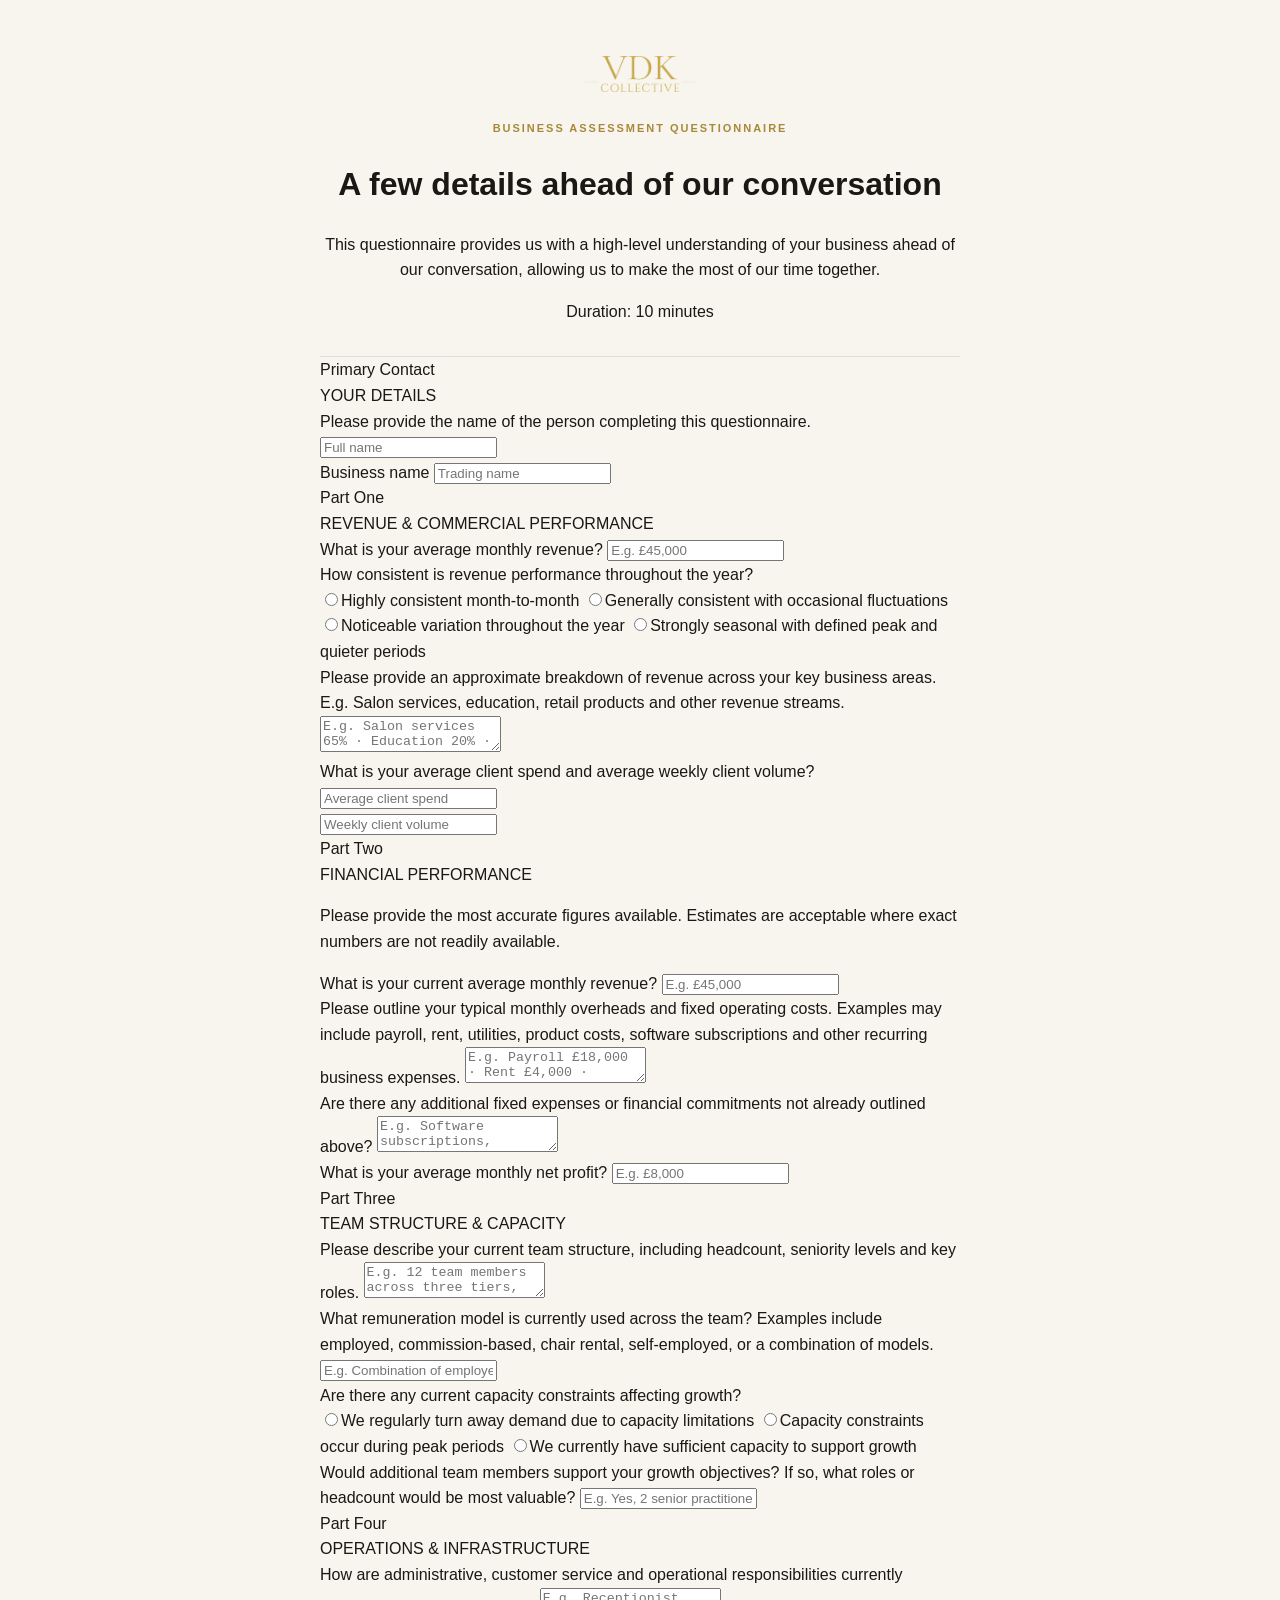
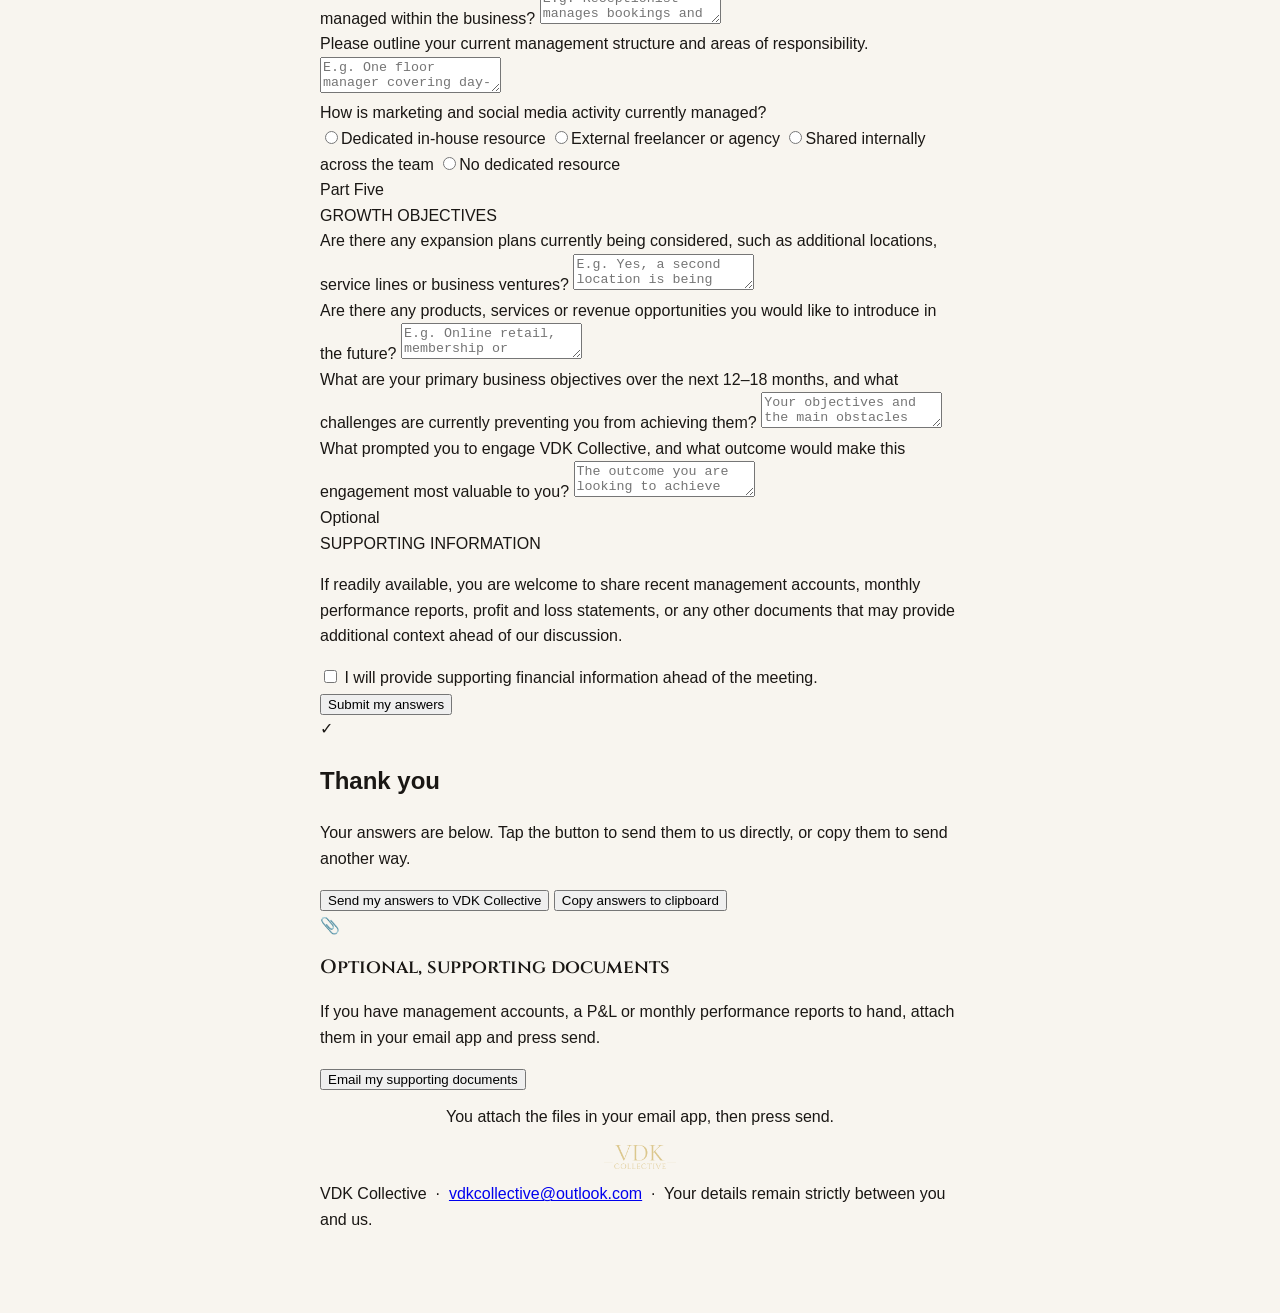
==== questionnaire.html @ 93383503 "Update questionnaire.html" ====
<!DOCTYPE html>
<html lang="en-GB">
<head>
  <meta charset="UTF-8">
  <meta name="viewport" content="width=device-width, initial-scale=1, viewport-fit=cover">
  <title>VDK Collective — Business Assessment Questionnaire</title>
  <meta name="description" content="Complete this Business Assessment Questionnaire ahead of your discovery call with VDK Collective.">
  <link rel="preconnect" href="https://fonts.googleapis.com">
  <link rel="preconnect" href="https://fonts.gstatic.com" crossorigin>
  <link href="https://fonts.googleapis.com/css2?family=Cinzel:wght@400;500;600;700&family=Cormorant+Garamond:ital,wght@0,400;0,500;0,600;1,400;1,500&display=swap" rel="stylesheet">
  <style>
    /* ============================================================
       VDK COLLECTIVE — DISCOVERY QUESTIONNAIRE
       Styled to match the main site design system.
       ============================================================ */

    :root {
      --gold:       #C9A84C;
      --gold-deep:  #A8893A;
      --charcoal:   #1A1714;
      --black:      #0D0D0D;
      --cream:      #F8F5EF;
      --white:      #FFFFFF;
      --grey:       #6B6B68;
      --grey-light: #9B9893;
      --border:     rgba(26, 23, 20, 0.1);
      --radius:     2px;
      --ease:       cubic-bezier(0.16, 1, 0.3, 1);

      --font-display: 'Cinzel', serif;
      --font-body:    'Cormorant Garamond', serif;
      --font-ui:      -apple-system, BlinkMacSystemFont, 'Segoe UI', Roboto, sans-serif;
    }

    * { box-sizing: border-box; }
    html { -webkit-text-size-adjust: 100%; scroll-behavior: smooth; }

    body {
      margin: 0;
      background: var(--cream);
      color: var(--charcoal);
      font-family: var(--font-ui);
      font-size: 16px;
      line-height: 1.6;
      -webkit-font-smoothing: antialiased;
    }

    img { max-width: 100%; display: block; }

    .wrap {
      max-width: 680px;
      margin: 0 auto;
      padding: 0 20px 80px;
    }

    /* ── HEADER ── */
    header {
      padding: 56px 0 32px;
      text-align: center;
      border-bottom: 1px solid var(--border);
      margin-bottom: 0;
    }
    .header-logo {
      height: 36px;
      width: auto;
      margin: 0 auto 28px;
    }
    .header-eyebrow {
      font-family: var(--font-ui);
      font-size: 11px;
      letter-spacing: 0.18em;
      text-transform: uppercase;
      color: var(--gold-deep);
      font-weight: 600;
      margin: 0 0 14px;
    }
    h1 {
      h1 {
  font-family: var(--font-body);
  text-transform: uppercase;
      font-weight: 600;
      color: var(--charcoal);
      font-size: 1.6rem;
      line-height: 1.2;
      margin: 0 0 14px;
      letter-spacing: 0.02em;
    }
    .header-intro {
      font-family: var(--font-body);
      font-style: italic;
      color: var(--grey);
      font-size: 1.1rem;
      max-width: 42ch;
      margin: 0 auto 20px;
      line-height: 1.55;
    }
    .time-pill {
      display: inline-block;
      font-family: var(--font-ui);
      font-size: 12px;
      letter-spacing: 0.06em;
      color: var(--grey-light);
      border: 1px solid var(--border);
      background: var(--white);
      padding: 7px 16px;
    }

    /* ── SECTION CARDS ── */
    .q-section {
      background: var(--white);
      border: 1px solid var(--border);
      padding: 28px 24px 16px;
      margin-top: 16px;
    }
    .section-eyebrow {
      font-family: var(--font-ui);
      font-size: 11px;
      letter-spacing: 0.18em;
      text-transform: uppercase;
      color: var(--gold-deep);
      font-weight: 600;
      margin: 0 0 6px;
    }
    .section-title {
      font-family: var(--font-body);
      font-weight: 600;
      color: var(--charcoal);
      font-size: 1.15rem;
      margin: 0 0 4px;
      letter-spacing: 0.01em;
    }
    .section-note {
      font-family: var(--font-ui);
      font-weight: 400;
      color: var(--grey-light);
      font-size: 12px;
      letter-spacing: 0.01em;
      margin: 0 0 18px;
    }
    .rule {
      height: 1px;
      background: var(--border);
      margin: 18px 0 0;
    }

    /* ── FIELDS ── */
    .field { margin: 22px 0 6px; }

    label.q {
      display: block;
      font-family: var(--font-ui);
      font-weight: 600;
      font-size: 14px;
      color: var(--charcoal);
      margin-bottom: 8px;
      letter-spacing: 0.01em;
    }
    .hint {
      display: block;
      font-family: var(--font-ui);
      font-weight: 400;
      color: var(--grey-light);
      font-size: 12px;
      margin-top: 3px;
      letter-spacing: 0.01em;
    }

    input[type=text],
    input[type=email],
    textarea {
      width: 100%;
      font-family: var(--font-ui);
      font-size: 15px;
      color: var(--charcoal);
      background: var(--white);
      border: 1px solid var(--border);
      border-radius: var(--radius);
      padding: 13px 14px;
      min-height: 48px;
      transition: border-color 0.2s var(--ease);
      -webkit-appearance: none;
    }
    textarea {
      min-height: 88px;
      resize: vertical;
      line-height: 1.55;
    }
    input:focus, textarea:focus {
      outline: none;
      border-color: var(--gold);
    }

    .two {
      display: grid;
      grid-template-columns: 1fr 1fr;
      gap: 12px;
    }

    /* ── CHOICE INPUTS (radio / checkbox) ── */
    .choices { display: flex; flex-direction: column; gap: 8px; }

    .choice {
      display: flex;
      align-items: center;
      gap: 12px;
      border: 1px solid var(--border);
      padding: 13px 14px;
      cursor: pointer;
      background: var(--white);
      transition: border-color 0.15s var(--ease), background 0.15s var(--ease);
    }
    .choice:hover { border-color: var(--gold); }
    .choice input {
      width: 18px;
      height: 18px;
      accent-color: var(--gold-deep);
      flex: none;
      cursor: pointer;
    }
    .choice span {
      font-family: var(--font-ui);
      font-size: 14px;
      color: var(--charcoal);
    }
    .choice.sel {
      border-color: var(--gold-deep);
      background: #FDFBF6;
    }

    /* ── SUBMIT ── */
    .send { margin-top: 28px; }

    .btn-primary {
      width: 100%;
      font-family: var(--font-ui);
      cursor: pointer;
      border: none;
      background: var(--gold);
      color: var(--black);
      font-size: 14px;
      font-weight: 600;
      letter-spacing: 0.04em;
      padding: 17px 28px;
      border-radius: var(--radius);
      transition: background 0.2s var(--ease), transform 0.2s var(--ease);
    }
    .btn-primary:hover {
      background: var(--gold-deep);
      transform: translateY(-1px);
    }
    .btn-secondary {
      width: 100%;
      font-family: var(--font-ui);
      cursor: pointer;
      background: var(--white);
      color: var(--charcoal);
      font-size: 14px;
      font-weight: 600;
      padding: 15px 28px;
      border-radius: var(--radius);
      border: 1px solid var(--border);
      margin-top: 10px;
      transition: border-color 0.2s var(--ease);
    }
    .btn-secondary:hover { border-color: var(--gold); }

    /* ── SUCCESS STATE ── */
    #done { display: none; }

    .done-card {
      background: var(--white);
      border: 1px solid var(--border);
      padding: 36px 28px;
      margin-top: 28px;
      text-align: center;
    }
    .done-mark {
      display: inline-flex;
      align-items: center;
      justify-content: center;
      width: 48px;
      height: 48px;
      border-radius: 50%;
      border: 1px solid var(--gold);
      color: var(--gold);
      font-size: 20px;
      margin: 0 auto 18px;
    }
    .done-card h2 {
      font-family: var(--font-display);
      font-weight: 600;
      color: var(--charcoal);
      font-size: 1.4rem;
      margin: 0 0 8px;
      letter-spacing: 0.02em;
    }
    .done-card p {
      font-family: var(--font-body);
      font-style: italic;
      color: var(--grey);
      font-size: 1.05rem;
      margin: 0 0 22px;
    }

    pre#summary {
      text-align: left;
      white-space: pre-wrap;
      word-wrap: break-word;
      background: var(--cream);
      border: 1px solid var(--border);
      border-radius: var(--radius);
      padding: 16px;
      font-family: var(--font-ui);
      font-size: 13px;
      color: var(--charcoal);
      max-height: 280px;
      overflow: auto;
      margin-bottom: 20px;
      line-height: 1.6;
    }
    .copied-msg {
      color: var(--gold-deep);
      font-family: var(--font-ui);
      font-weight: 600;
      font-size: 13px;
      height: 20px;
      margin-top: 10px;
    }

    .doc-step {
      display: none;
      border-top: 1px solid var(--border);
      margin-top: 28px;
      padding-top: 28px;
    }

    /* ── FOOTER ── */
    footer {
      text-align: center;
      font-family: var(--font-ui);
      color: var(--grey-light);
      font-size: 12px;
      letter-spacing: 0.04em;
      margin-top: 40px;
      padding-top: 24px;
      border-top: 1px solid var(--border);
    }
    footer a { color: var(--gold-deep); text-decoration: none; }

    /* ── ANIMATIONS ── */
    @media (prefers-reduced-motion: no-preference) {
      .q-section {
        animation: rise 0.5s var(--ease) both;
      }
      @keyframes rise {
        from { opacity: 0; transform: translateY(10px); }
        to   { opacity: 1; transform: none; }
      }
    }

    /* ── MOBILE ── */
    @media (max-width: 480px) {
      h1 { font-size: 1.35rem; }
      .q-section { padding: 22px 18px 12px; }
      .two { grid-template-columns: 1fr; }
    }
  </style>
</head>
<body>

<div class="wrap">

  <header>
    <img src="[data-uri]" alt="VDK Collective" class="header-logo">
    <p class="header-eyebrow">Business Assessment
      Questionnaire</p>
    <h1>A few details ahead
      of our conversation</h1>
    <p class="header-intro">This questionnaire provides us with a high-level understanding of your business ahead of our conversation, allowing us to make the most of our time together.</p>
    <span class="time-pill">Duration: 10 minutes</span>
  </header>

  <form id="form" autocomplete="off">

    <!-- PRIMARY CONTACT -->
    <div class="q-section">
      <div class="section-eyebrow">Primary Contact</div>
      <div class="section-title">YOUR DETAILS</div>
      <div class="field">
        <label class="q" for="name">Please provide the name of the person completing this questionnaire.</label>
        <input type="text" id="name" placeholder="Full name">
      </div>
      <div class="field">
        <label class="q" for="biz">Business name</label>
        <input type="text" id="biz" placeholder="Trading name">
      </div>
    </div>

    <!-- PART ONE: REVENUE & COMMERCIAL PERFORMANCE -->
    <div class="q-section">
      <div class="section-eyebrow">Part One</div>
      <div class="section-title">REVENUE &amp; COMMERCIAL PERFORMANCE</div>

      <div class="field">
        <label class="q" for="q1">What is your average monthly revenue?</label>
        <input type="text" id="q1" placeholder="E.g. &pound;45,000">
      </div>

      <div class="field">
        <label class="q">How consistent is revenue performance throughout the year?</label>
        <div class="choices" data-radio="q2">
          <label class="choice"><input type="radio" name="q2" value="Highly consistent month-to-month"><span>Highly consistent month-to-month</span></label>
          <label class="choice"><input type="radio" name="q2" value="Generally consistent with occasional fluctuations"><span>Generally consistent with occasional fluctuations</span></label>
          <label class="choice"><input type="radio" name="q2" value="Noticeable variation throughout the year"><span>Noticeable variation throughout the year</span></label>
          <label class="choice"><input type="radio" name="q2" value="Strongly seasonal with defined peak and quieter periods"><span>Strongly seasonal with defined peak and quieter periods</span></label>
        </div>
      </div>

      <div class="field">
        <label class="q" for="q3">Please provide an approximate breakdown of revenue across your key business areas.
          <span class="hint">E.g. Salon services, education, retail products and other revenue streams.</span></label>
        <textarea id="q3" placeholder="E.g. Salon services 65% &middot; Education 20% &middot; Retail products 15%"></textarea>
      </div>

      <div class="field">
        <label class="q">What is your average client spend and average weekly client volume?</label>
        <div class="two">
          <div><input type="text" id="q4a" placeholder="Average client spend"></div>
          <div><input type="text" id="q4b" placeholder="Weekly client volume"></div>
        </div>
      </div>
    </div>

    <!-- PART TWO: FINANCIAL PERFORMANCE -->
    <div class="q-section">
      <div class="section-eyebrow">Part Two</div>
      <div class="section-title">FINANCIAL PERFORMANCE</div>
      <p class="section-note">Please provide the most accurate figures available. Estimates are acceptable where exact numbers are not readily available.</p>

      <div class="field">
        <label class="q" for="q5rev">What is your current average monthly revenue?</label>
        <input type="text" id="q5rev" placeholder="E.g. &pound;45,000">
      </div>

      <div class="field">
        <label class="q" for="q5over">Please outline your typical monthly overheads and fixed operating costs.
          <span class="hint">Examples may include payroll, rent, utilities, product costs, software subscriptions and other recurring business expenses.</span></label>
        <textarea id="q5over" placeholder="E.g. Payroll &pound;18,000 &middot; Rent &pound;4,000 &middot; Utilities &pound;900 &middot; Product costs &pound;2,500"></textarea>
      </div>

      <div class="field">
        <label class="q" for="q5other">Are there any additional fixed expenses or financial commitments not already outlined above?</label>
        <textarea id="q5other" placeholder="E.g. Software subscriptions, insurance, loan repayments, marketing spend"></textarea>
      </div>

      <div class="field">
        <label class="q" for="q5profit">What is your average monthly net profit?</label>
        <input type="text" id="q5profit" placeholder="E.g. &pound;8,000">
      </div>
    </div>

    <!-- PART THREE: TEAM STRUCTURE & CAPACITY -->
    <div class="q-section">
      <div class="section-eyebrow">Part Three</div>
      <div class="section-title">TEAM STRUCTURE &amp; CAPACITY</div>

      <div class="field">
        <label class="q" for="q6">Please describe your current team structure, including headcount, seniority levels and key roles.</label>
        <textarea id="q6" placeholder="E.g. 12 team members across three tiers, plus 2 trainees and a receptionist"></textarea>
      </div>

      <div class="field">
        <label class="q" for="q7">What remuneration model is currently used across the team?
          <span class="hint">Examples include employed, commission-based, chair rental, self-employed, or a combination of models.</span></label>
        <input type="text" id="q7" placeholder="E.g. Combination of employed and commission-based">
      </div>

      <div class="field">
        <label class="q">Are there any current capacity constraints affecting growth?</label>
        <div class="choices" data-radio="q8">
          <label class="choice"><input type="radio" name="q8" value="We regularly turn away demand due to capacity limitations"><span>We regularly turn away demand due to capacity limitations</span></label>
          <label class="choice"><input type="radio" name="q8" value="Capacity constraints occur during peak periods"><span>Capacity constraints occur during peak periods</span></label>
          <label class="choice"><input type="radio" name="q8" value="We currently have sufficient capacity to support growth"><span>We currently have sufficient capacity to support growth</span></label>
        </div>
      </div>

      <div class="field">
        <label class="q" for="q9">Would additional team members support your growth objectives? If so, what roles or headcount would be most valuable?</label>
        <input type="text" id="q9" placeholder="E.g. Yes, 2 senior practitioners and an additional administrator">
      </div>
    </div>

    <!-- PART FOUR: OPERATIONS & INFRASTRUCTURE -->
    <div class="q-section">
      <div class="section-eyebrow">Part Four</div>
      <div class="section-title">OPERATIONS &amp; INFRASTRUCTURE</div>

      <div class="field">
        <label class="q" for="q10">How are administrative, customer service and operational responsibilities currently managed within the business?</label>
        <textarea id="q10" placeholder="E.g. Receptionist manages bookings and enquiries. Owner handles payroll, supplier orders and financial reporting."></textarea>
      </div>

      <div class="field">
        <label class="q" for="q11">Please outline your current management structure and areas of responsibility.</label>
        <textarea id="q11" placeholder="E.g. One floor manager covering day-to-day team management. No dedicated oversight of finance or operations."></textarea>
      </div>

      <div class="field">
        <label class="q">How is marketing and social media activity currently managed?</label>
        <div class="choices" data-radio="q12">
          <label class="choice"><input type="radio" name="q12" value="Dedicated in-house resource"><span>Dedicated in-house resource</span></label>
          <label class="choice"><input type="radio" name="q12" value="External freelancer or agency"><span>External freelancer or agency</span></label>
          <label class="choice"><input type="radio" name="q12" value="Shared internally across the team"><span>Shared internally across the team</span></label>
          <label class="choice"><input type="radio" name="q12" value="No dedicated resource"><span>No dedicated resource</span></label>
        </div>
      </div>
    </div>

    <!-- PART FIVE: GROWTH OBJECTIVES -->
    <div class="q-section">
      <div class="section-eyebrow">Part Five</div>
      <div class="section-title">GROWTH OBJECTIVES</div>

      <div class="field">
        <label class="q" for="q13">Are there any expansion plans currently being considered, such as additional locations, service lines or business ventures?</label>
        <textarea id="q13" placeholder="E.g. Yes, a second location is being considered within the next 12 to 18 months, subject to the right infrastructure being in place."></textarea>
      </div>

      <div class="field">
        <label class="q" for="q14">Are there any products, services or revenue opportunities you would like to introduce in the future?</label>
        <textarea id="q14" placeholder="E.g. Online retail, membership or subscription model, training and education programmes"></textarea>
      </div>

      <div class="field">
        <label class="q" for="q15">What are your primary business objectives over the next 12&ndash;18 months, and what challenges are currently preventing you from achieving them?</label>
        <textarea id="q15" placeholder="Your objectives and the main obstacles"></textarea>
      </div>

      <div class="field">
        <label class="q" for="q16">What prompted you to engage VDK Collective, and what outcome would make this engagement most valuable to you?</label>
        <textarea id="q16" placeholder="The outcome you are looking to achieve"></textarea>
      </div>
    </div>

    <!-- OPTIONAL: SUPPORTING INFORMATION -->
    <div class="q-section">
      <div class="section-eyebrow">Optional</div>
      <div class="section-title">SUPPORTING INFORMATION</div>
      <p class="section-note">If readily available, you are welcome to share recent management accounts, monthly
        performance reports, profit and loss statements, or any other documents that may provide additional
        context ahead of our discussion.</p>
      <div class="choices" data-check="docs">
        <label class="choice">
          <input type="checkbox" name="docs" value="I will provide supporting financial information ahead of the meeting.">
          <span>I will provide supporting financial information ahead of the meeting.</span>
        </label>
      </div>
    </div>

    <div class="send">
      <button type="button" class="btn-primary" id="finish">Submit my answers</button>
    </div>

  </form>

  <!-- SUCCESS STATE -->
  <div id="done">
    <div class="done-card">
      <div class="done-mark">&#10003;</div>
      <h2 id="thanks">Thank you</h2>
      <p>Your answers are below. Tap the button to send them to us directly, or copy them to send another way.</p>
      <pre id="summary"></pre>
      <button type="button" class="btn-primary" id="email">Send my answers to VDK Collective</button>
      <button type="button" class="btn-secondary" id="copy">Copy answers to clipboard</button>
      <div class="copied-msg" id="copied"></div>

      <div class="doc-step" id="docstep">
        <div class="done-mark" style="margin-bottom:14px;">&#128206;</div>
        <h2 style="font-family:var(--font-display);font-weight:600;font-size:1.2rem;margin:0 0 8px;">Optional, supporting documents</h2>
        <p>If you have management accounts, a P&amp;L or monthly performance reports to hand, attach them in your email app and press send.</p>
        <button type="button" class="btn-primary" id="emaildocs">Email my supporting documents</button>
        <p class="hint" style="margin-top:12px;text-align:center;">You attach the files in your email app, then press send.</p>
      </div>
    </div>
  </div>

  <footer>
    <img src="[data-uri]" alt="VDK Collective" style="height:24px;width:auto;margin:0 auto 12px;opacity:0.6;">
    VDK Collective &nbsp;&middot;&nbsp; <a href="mailto:vdkcollective@outlook.com">vdkcollective@outlook.com</a>
    &nbsp;&middot;&nbsp; Your details remain strictly between you and us.
  </footer>

</div>

<script>
  var VDK_EMAIL = "vdkcollective@outlook.com";

  /* ── Choice highlight ─────────────────────────────────── */
  document.querySelectorAll('.choice input').forEach(function (inp) {
    inp.addEventListener('change', function () {
      if (inp.type === 'radio') {
        inp.closest('.choices').querySelectorAll('.choice').forEach(function (c) {
          c.classList.remove('sel');
        });
      }
      inp.closest('.choice').classList.toggle('sel', inp.checked);
    });
  });

  /* ── Helpers ──────────────────────────────────────────── */
  function val(id)    { var e = document.getElementById(id); return e ? e.value.trim() : ''; }
  function radio(nm)  { var e = document.querySelector('input[name="' + nm + '"]:checked'); return e ? e.value : ''; }
  function checks(nm) { return Array.from(document.querySelectorAll('input[name="' + nm + '"]:checked')).map(function (e) { return e.value; }); }

  /* ── Build summary ────────────────────────────────────── */
  function buildSummary() {
    var name = val('name') || '(not provided)';
    var biz  = val('biz')  || '(not provided)';
    var docs = checks('docs');
    var L    = [];

    L.push('VDK COLLECTIVE — BUSINESS ASSESSMENT QUESTIONNAIRE');
    L.push('Name: '     + name);
    L.push('Business: ' + biz);
    L.push('Submitted: ' + new Date().toLocaleDateString('en-GB', { day: 'numeric', month: 'long', year: 'numeric' }));
    L.push('');

    L.push('REVENUE & COMMERCIAL PERFORMANCE');
    L.push('Average monthly revenue: '        + (val('q1')   || '—'));
    L.push('Revenue consistency: '            + (radio('q2') || '—'));
    L.push('Revenue breakdown by area: '      + (val('q3')   || '—'));
    L.push('Average client spend: '           + (val('q4a')  || '—') + '  |  Weekly client volume: ' + (val('q4b') || '—'));
    L.push('');

    L.push('FINANCIAL PERFORMANCE');
    L.push('Average monthly revenue: '        + (val('q5rev')    || '—'));
    L.push('Monthly overheads & fixed costs: '+ (val('q5over')   || '—'));
    L.push('Additional fixed expenses: '      + (val('q5other')  || '—'));
    L.push('Average monthly net profit: '     + (val('q5profit') || '—'));
    L.push('');

    L.push('TEAM STRUCTURE & CAPACITY');
    L.push('Team structure: '          + (val('q6')   || '—'));
    L.push('Remuneration model: '      + (val('q7')   || '—'));
    L.push('Capacity constraints: '    + (radio('q8') || '—'));
    L.push('Additional team members: ' + (val('q9')   || '—'));
    L.push('');

    L.push('OPERATIONS & INFRASTRUCTURE');
    L.push('Administrative & operational management: ' + (val('q10')    || '—'));
    L.push('Management structure: '                   + (val('q11')    || '—'));
    L.push('Marketing & social media management: '    + (radio('q12')  || '—'));
    L.push('');

    L.push('GROWTH OBJECTIVES');
    L.push('Expansion plans: '                      + (val('q13') || '—'));
    L.push('Future products or revenue streams: '   + (val('q14') || '—'));
    L.push('12–18 month objectives & challenges: ' + (val('q15') || '—'));
    L.push('Reason for engaging VDK / desired outcome: ' + (val('q16') || '—'));
    L.push('');

    L.push('OPTIONAL SUPPORTING INFORMATION');
    if (docs.length) { docs.forEach(function (d) { L.push('[x] ' + d); }); }
    else { L.push('No supporting documents to follow.'); }

    return L.join('\n');
  }

  /* ── Submit ───────────────────────────────────────────── */
  var summaryText = '';

  document.getElementById('finish').addEventListener('click', function () {
    summaryText = buildSummary();
    var biz     = val('biz') || 'Assessment';
    var subject = encodeURIComponent('Business Assessment Questionnaire — ' + biz);
    var body    = encodeURIComponent(summaryText);
    window.location.href = 'mailto:' + VDK_EMAIL + '?subject=' + subject + '&body=' + body;
  });

  /* ── Email ────────────────────────────────────────────── */
  document.getElementById('email').addEventListener('click', function () {
    var biz     = val('biz') || 'Assessment';
    var subject = encodeURIComponent('Business Assessment Questionnaire — ' + biz);
    var body    = encodeURIComponent(summaryText);
    var step    = document.getElementById('docstep');
    step.style.display = checks('docs').length ? 'block' : 'none';
    window.location.href = 'mailto:' + VDK_EMAIL + '?subject=' + subject + '&body=' + body;
    if (checks('docs').length) {
      setTimeout(function () { step.scrollIntoView({ behavior: 'smooth', block: 'start' }); }, 500);
    }
  });

  /* ── Copy ─────────────────────────────────────────────── */
  document.getElementById('copy').addEventListener('click', function () {
    var ok = document.getElementById('copied');
    function done() { ok.textContent = 'Copied. Paste it into an email or message to VDK Collective.'; }
    if (navigator.clipboard && navigator.clipboard.writeText) {
      navigator.clipboard.writeText(summaryText).then(done, fallback);
    } else { fallback(); }
    function fallback() {
      var t = document.createElement('textarea');
      t.value = summaryText;
      document.body.appendChild(t);
      t.select();
      try { document.execCommand('copy'); done(); } catch (e) { ok.textContent = 'Press and hold the text above to copy.'; }
      document.body.removeChild(t);
    }
  });

  /* ── Email docs ───────────────────────────────────────── */
  document.getElementById('emaildocs').addEventListener('click', function () {
    var biz     = val('biz') || 'Assessment';
    var subject = encodeURIComponent('Supporting documents — ' + biz);
    var body    = encodeURIComponent('Hi,\n\nPlease find my supporting financial documents attached.\n\nThank you.');
    window.location.href = 'mailto:' + VDK_EMAIL + '?subject=' + subject + '&body=' + body;
  });
</script>

</body>
</html>
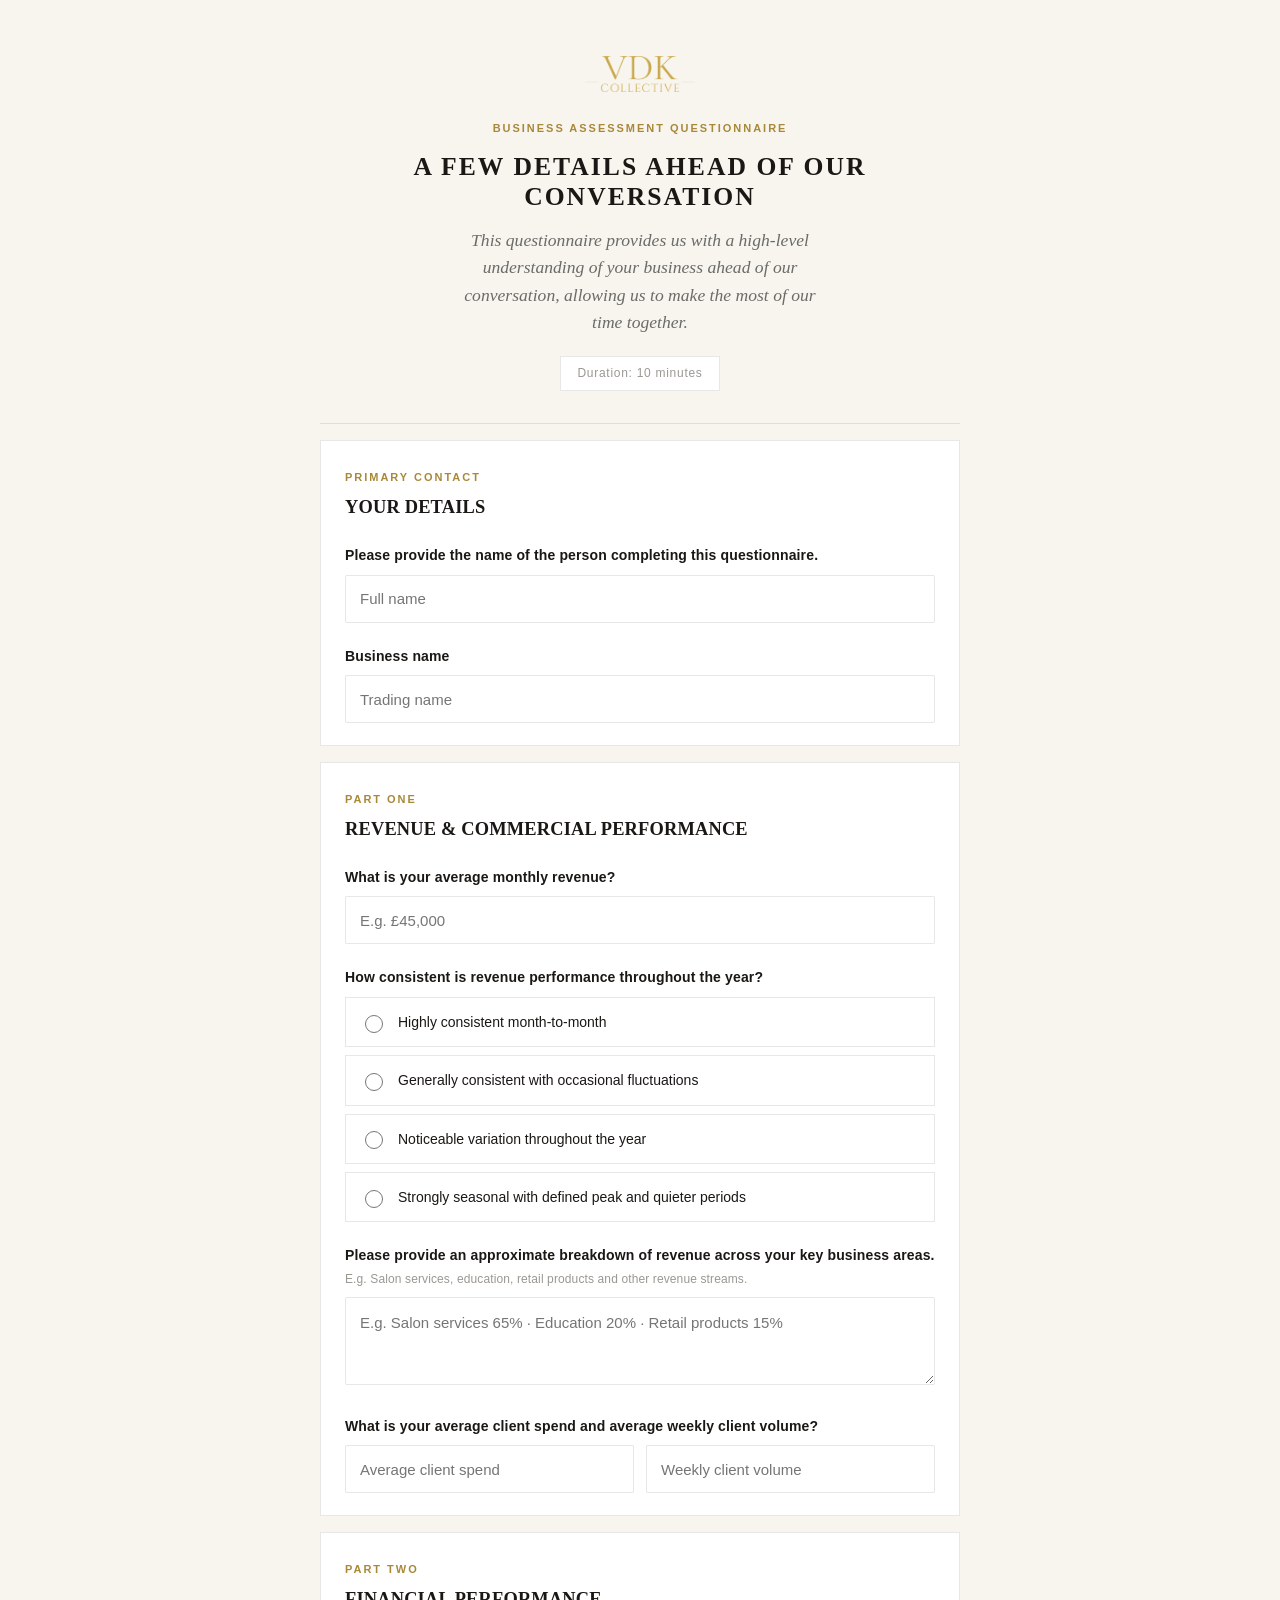
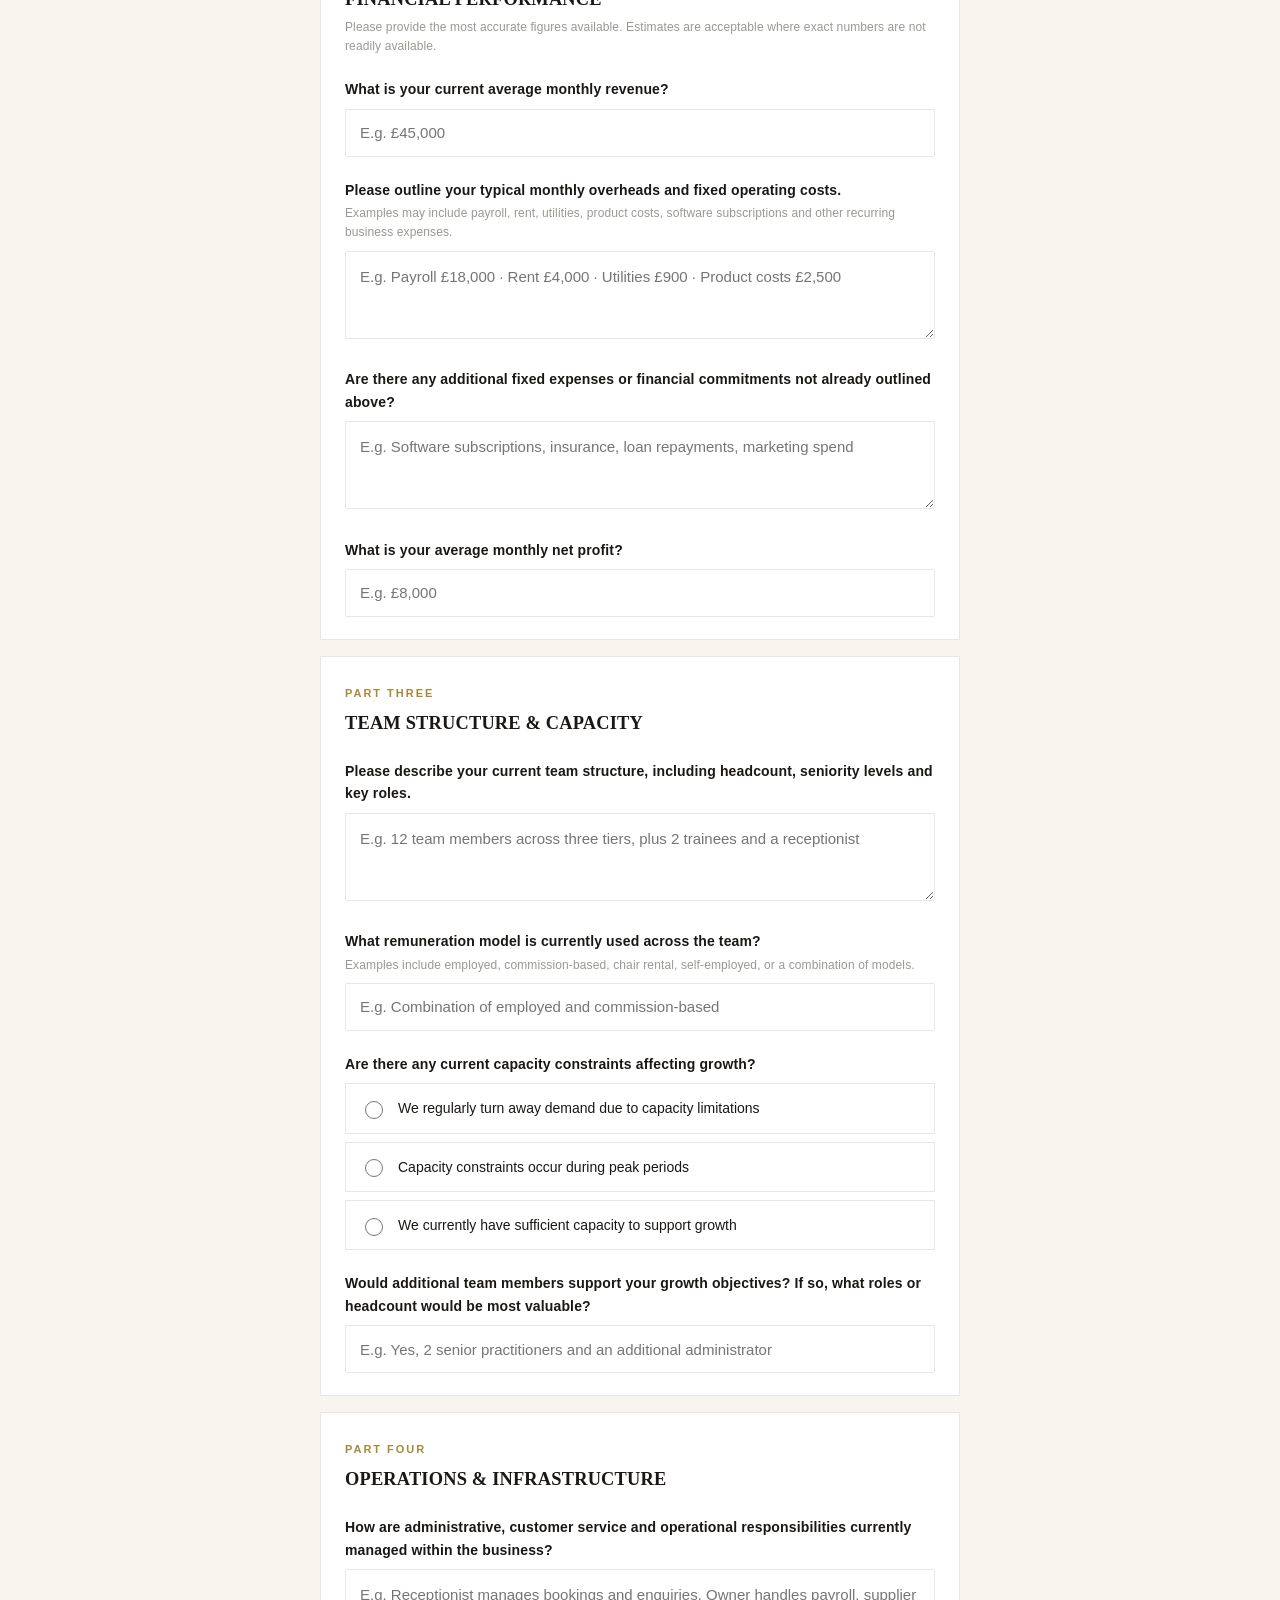
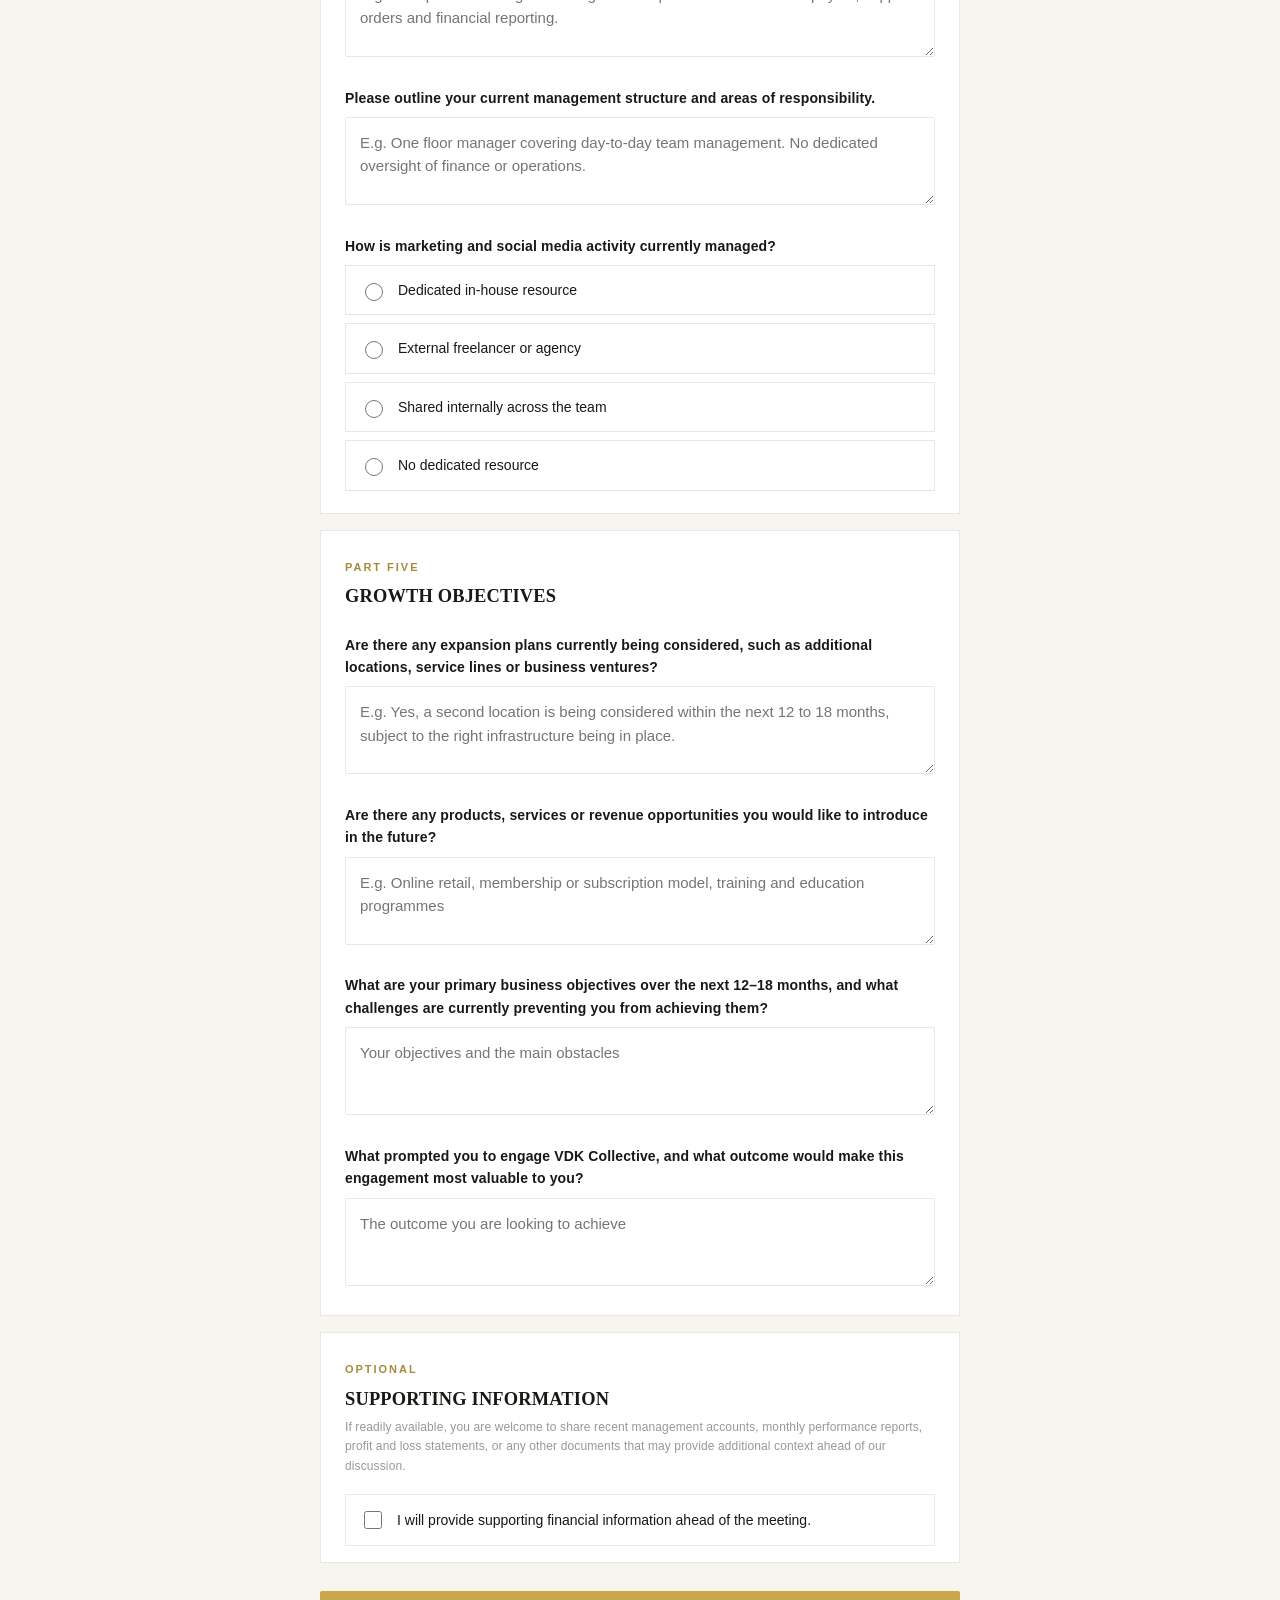
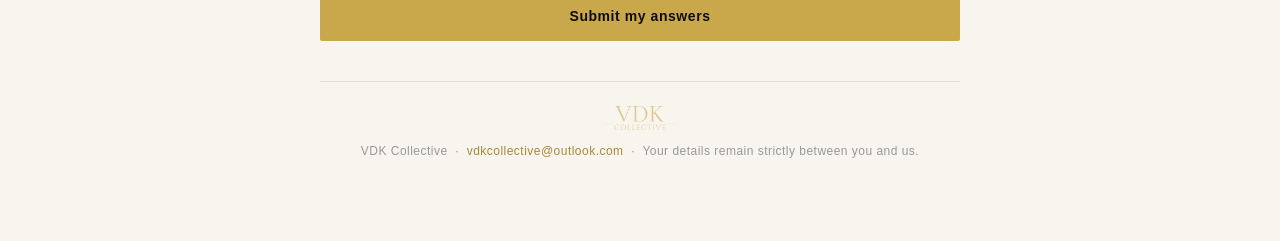
==== commit 311a092b: "Update print statement from 'Hello' to 'Goodbye'" ====
--- a/questionnaire.html
+++ b/questionnaire.html
@@ -74,17 +74,16 @@
       font-weight: 600;
       margin: 0 0 14px;
     }
-    h1 {
-      h1 {
-  font-family: var(--font-body);
+h1 {
+  font-family: 'Cormorant Garamond', serif;
   text-transform: uppercase;
-      font-weight: 600;
-      color: var(--charcoal);
-      font-size: 1.6rem;
-      line-height: 1.2;
-      margin: 0 0 14px;
-      letter-spacing: 0.02em;
-    }
+  font-weight: 600;
+  color: var(--charcoal);
+  font-size: 1.6rem;
+  line-height: 1.2;
+  margin: 0 0 14px;
+  letter-spacing: 0.08em;
+}
     .header-intro {
       font-family: var(--font-body);
       font-style: italic;
@@ -564,25 +563,6 @@
   </form>
 
   <!-- SUCCESS STATE -->
-  <div id="done">
-    <div class="done-card">
-      <div class="done-mark">&#10003;</div>
-      <h2 id="thanks">Thank you</h2>
-      <p>Your answers are below. Tap the button to send them to us directly, or copy them to send another way.</p>
-      <pre id="summary"></pre>
-      <button type="button" class="btn-primary" id="email">Send my answers to VDK Collective</button>
-      <button type="button" class="btn-secondary" id="copy">Copy answers to clipboard</button>
-      <div class="copied-msg" id="copied"></div>
-
-      <div class="doc-step" id="docstep">
-        <div class="done-mark" style="margin-bottom:14px;">&#128206;</div>
-        <h2 style="font-family:var(--font-display);font-weight:600;font-size:1.2rem;margin:0 0 8px;">Optional, supporting documents</h2>
-        <p>If you have management accounts, a P&amp;L or monthly performance reports to hand, attach them in your email app and press send.</p>
-        <button type="button" class="btn-primary" id="emaildocs">Email my supporting documents</button>
-        <p class="hint" style="margin-top:12px;text-align:center;">You attach the files in your email app, then press send.</p>
-      </div>
-    </div>
-  </div>
 
   <footer>
     <img src="[data-uri]" alt="VDK Collective" style="height:24px;width:auto;margin:0 auto 12px;opacity:0.6;">
@@ -667,48 +647,7 @@
   }
 
   /* ── Submit ───────────────────────────────────────────── */
-  var summaryText = '';
-
-  document.getElementById('finish').addEventListener('click', function () {
-    summaryText = buildSummary();
-    var biz     = val('biz') || 'Assessment';
-    var subject = encodeURIComponent('Business Assessment Questionnaire — ' + biz);
-    var body    = encodeURIComponent(summaryText);
-    window.location.href = 'mailto:' + VDK_EMAIL + '?subject=' + subject + '&body=' + body;
-  });
-
-  /* ── Email ────────────────────────────────────────────── */
-  document.getElementById('email').addEventListener('click', function () {
-    var biz     = val('biz') || 'Assessment';
-    var subject = encodeURIComponent('Business Assessment Questionnaire — ' + biz);
-    var body    = encodeURIComponent(summaryText);
-    var step    = document.getElementById('docstep');
-    step.style.display = checks('docs').length ? 'block' : 'none';
-    window.location.href = 'mailto:' + VDK_EMAIL + '?subject=' + subject + '&body=' + body;
-    if (checks('docs').length) {
-      setTimeout(function () { step.scrollIntoView({ behavior: 'smooth', block: 'start' }); }, 500);
-    }
-  });
-
-  /* ── Copy ─────────────────────────────────────────────── */
-  document.getElementById('copy').addEventListener('click', function () {
-    var ok = document.getElementById('copied');
-    function done() { ok.textContent = 'Copied. Paste it into an email or message to VDK Collective.'; }
-    if (navigator.clipboard && navigator.clipboard.writeText) {
-      navigator.clipboard.writeText(summaryText).then(done, fallback);
-    } else { fallback(); }
-    function fallback() {
-      var t = document.createElement('textarea');
-      t.value = summaryText;
-      document.body.appendChild(t);
-      t.select();
-      try { document.execCommand('copy'); done(); } catch (e) { ok.textContent = 'Press and hold the text above to copy.'; }
-      document.body.removeChild(t);
-    }
-  });
-
-  /* ── Email docs ───────────────────────────────────────── */
-  document.getElementById('emaildocs').addEventListener('click', function () {
+   {
     var biz     = val('biz') || 'Assessment';
     var subject = encodeURIComponent('Supporting documents — ' + biz);
     var body    = encodeURIComponent('Hi,\n\nPlease find my supporting financial documents attached.\n\nThank you.');
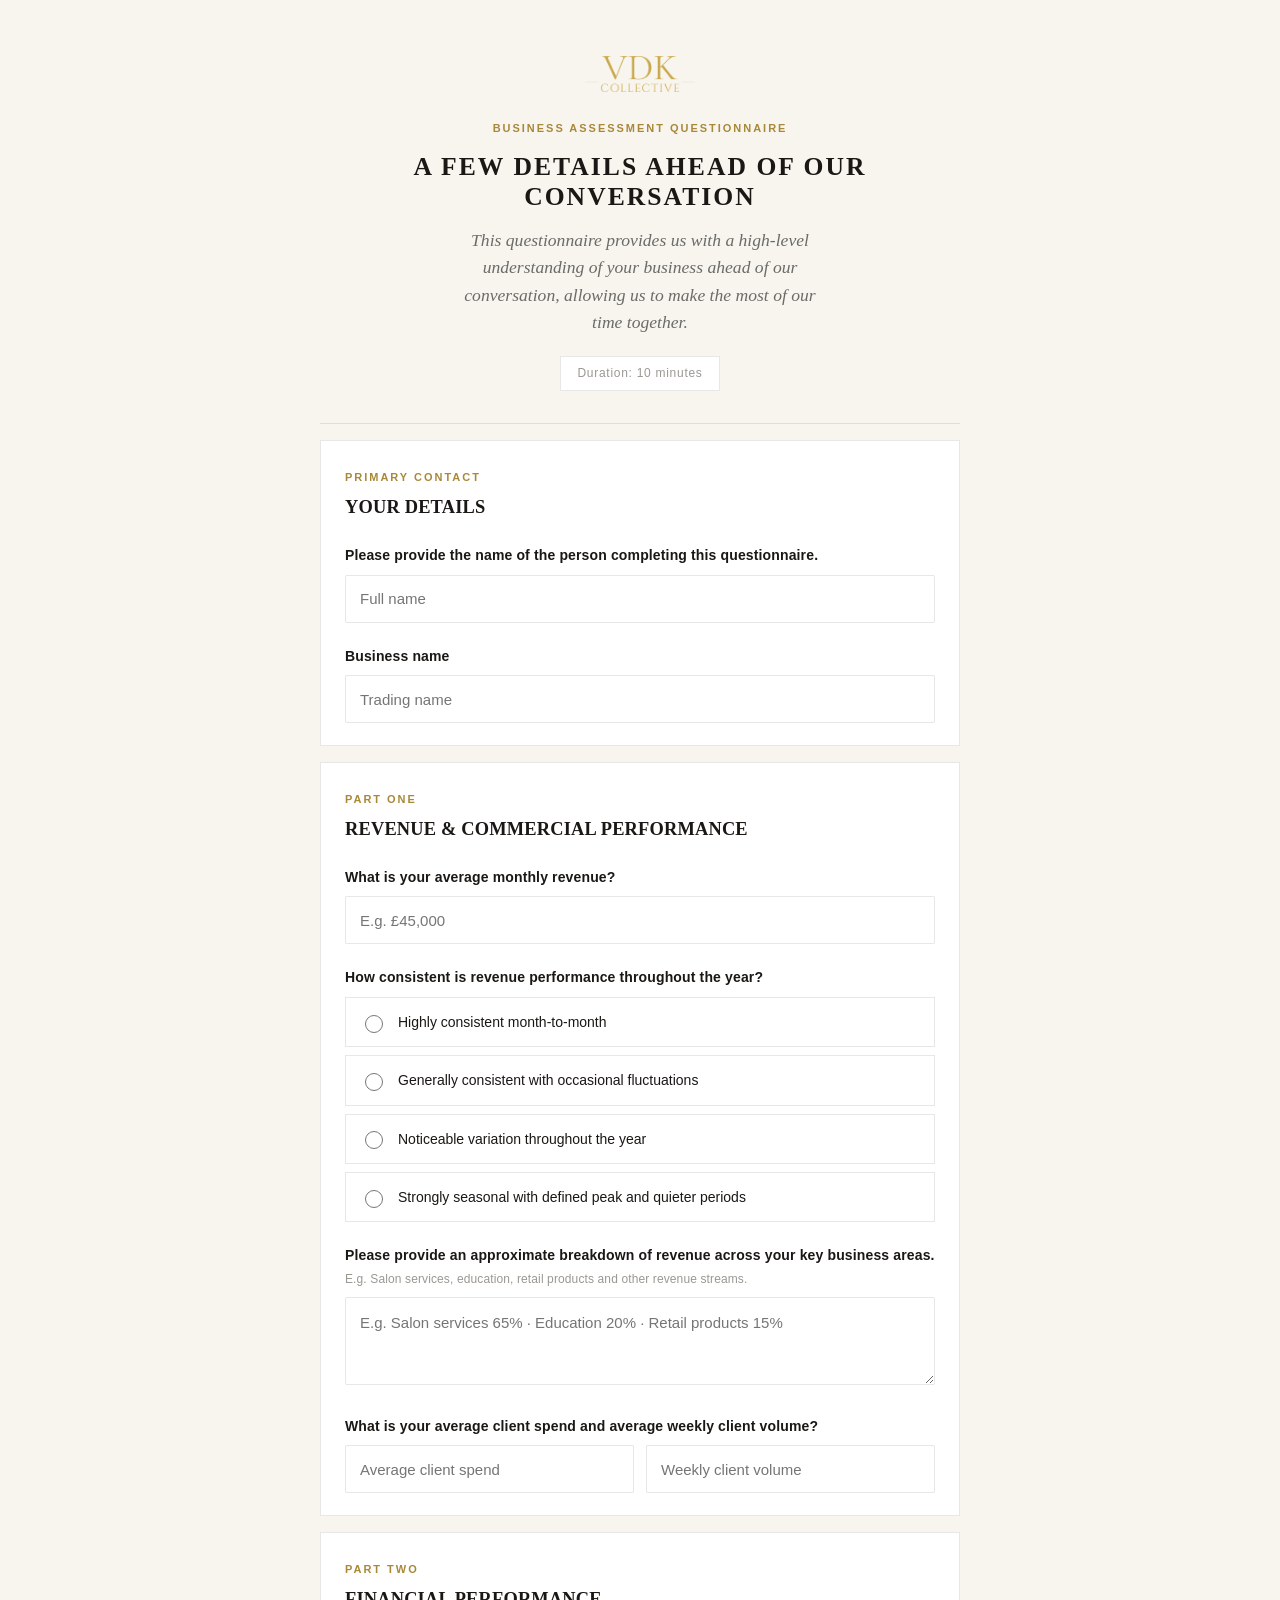
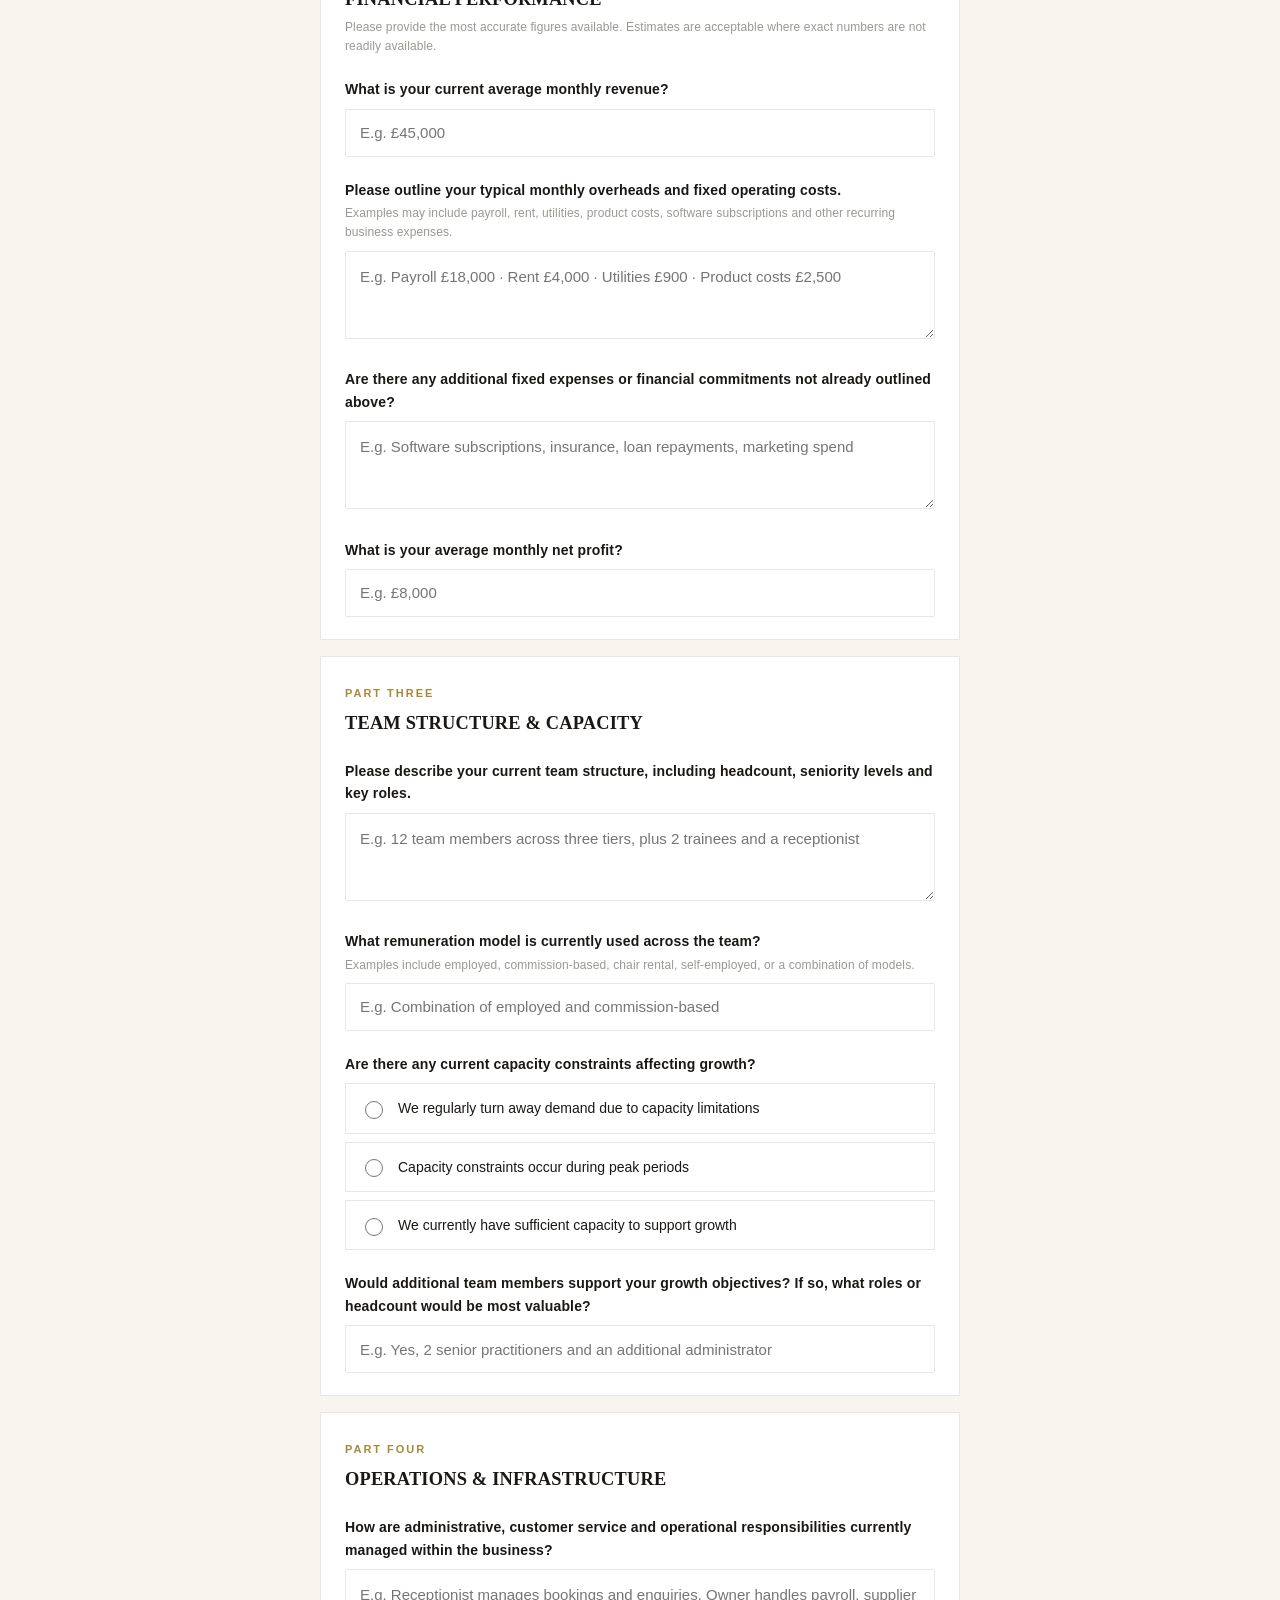
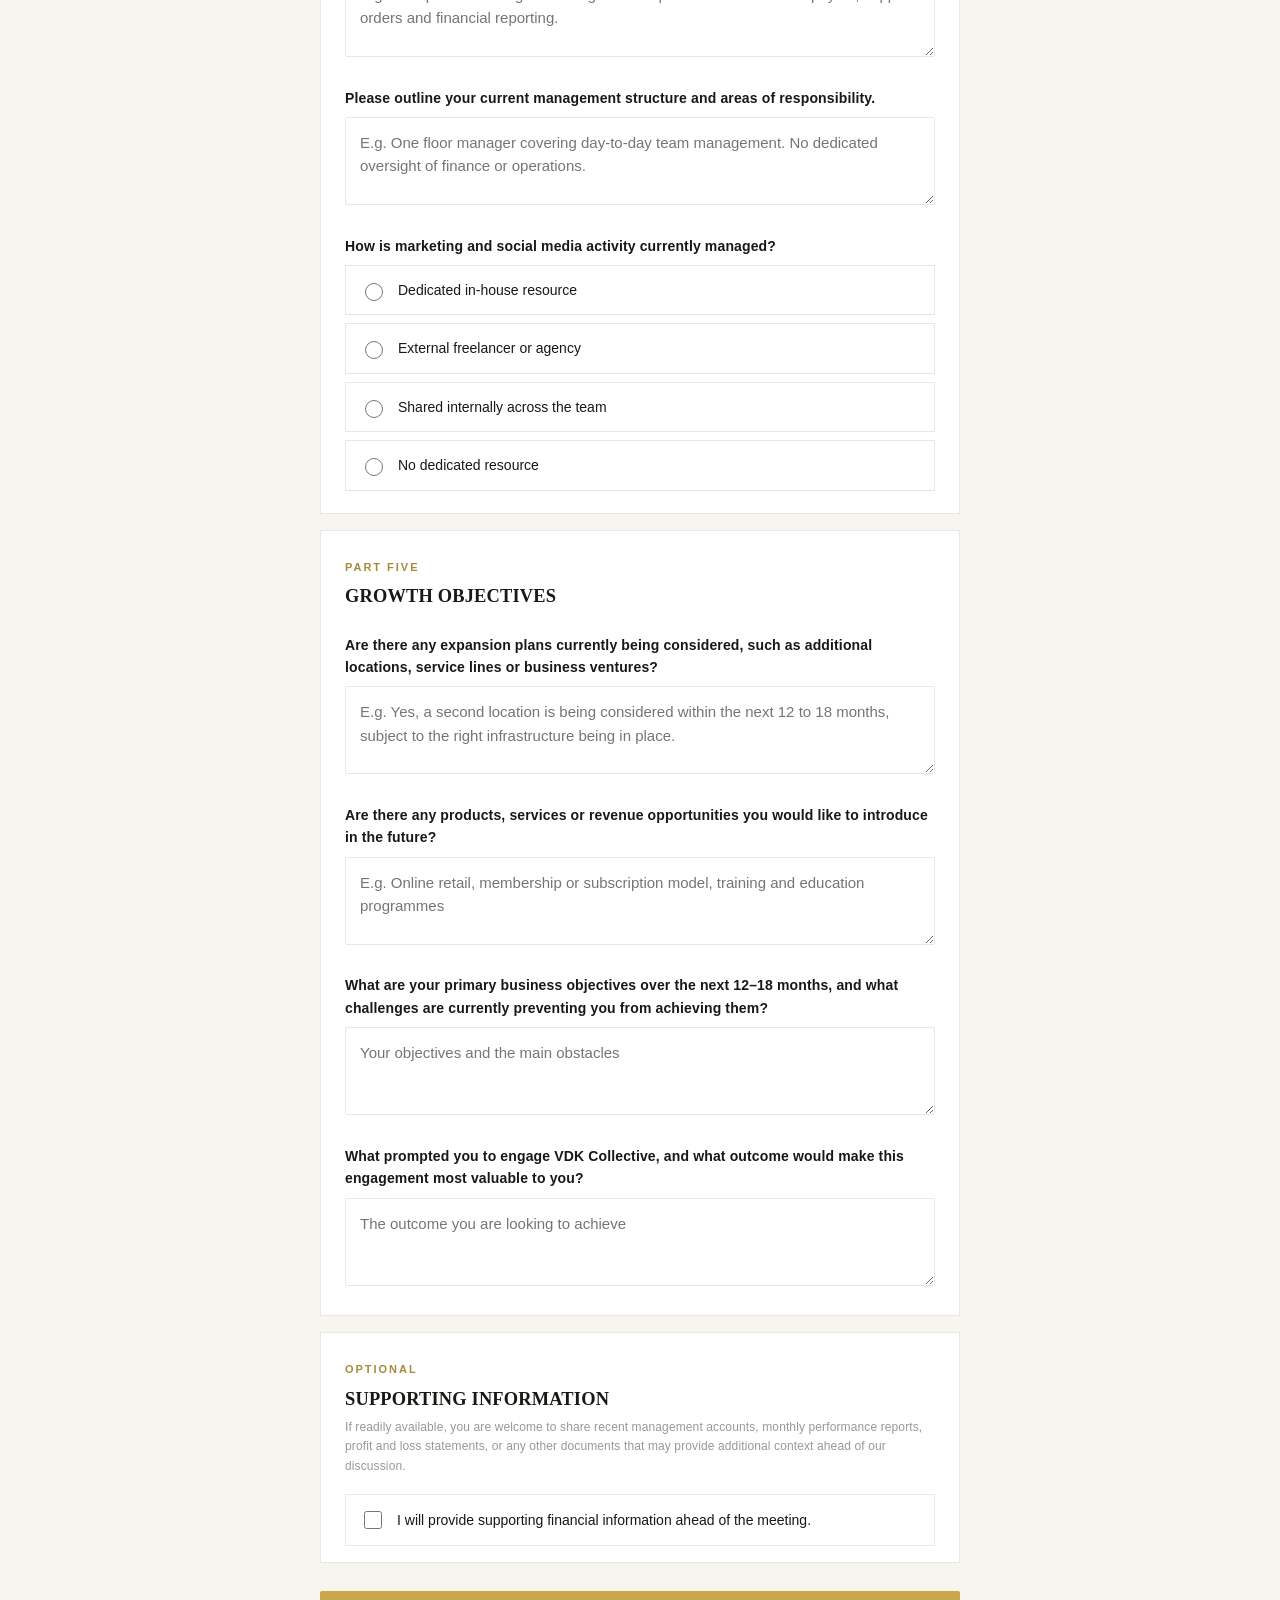
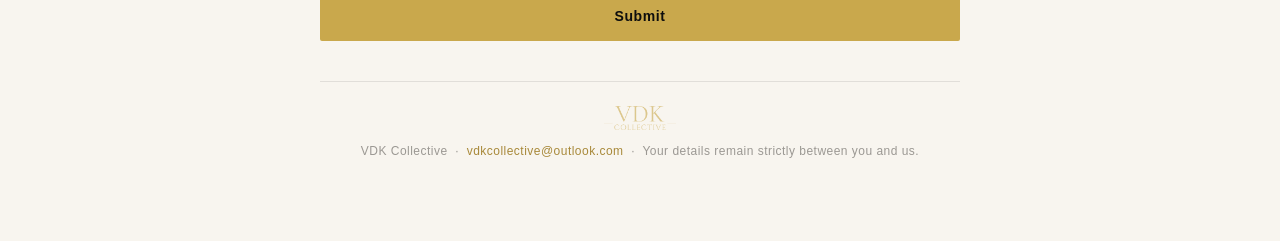
==== commit 70dd36fc: "Change button text from 'Submit my answers' to 'Submit'" ====
--- a/questionnaire.html
+++ b/questionnaire.html
@@ -557,7 +557,7 @@
     </div>
 
     <div class="send">
-      <button type="button" class="btn-primary" id="finish">Submit my answers</button>
+      <button type="button" class="btn-primary" id="finish">Submit</button>
     </div>
 
   </form>
@@ -647,11 +647,15 @@
   }
 
   /* ── Submit ───────────────────────────────────────────── */
-   {
-    var biz     = val('biz') || 'Assessment';
-    var subject = encodeURIComponent('Supporting documents — ' + biz);
-    var body    = encodeURIComponent('Hi,\n\nPlease find my supporting financial documents attached.\n\nThank you.');
+document.getElementById('finish').addEventListener('click', function () {
+    var summaryText = buildSummary();
+    var biz         = val('biz') || 'Assessment';
+    var subject     = encodeURIComponent('Business Assessment Questionnaire — ' + biz);
+    var body        = encodeURIComponent(summaryText);
     window.location.href = 'mailto:' + VDK_EMAIL + '?subject=' + subject + '&body=' + body;
+    setTimeout(function () {
+      window.location.href = 'thank-you.html';
+    }, 1000);
   });
 </script>
 
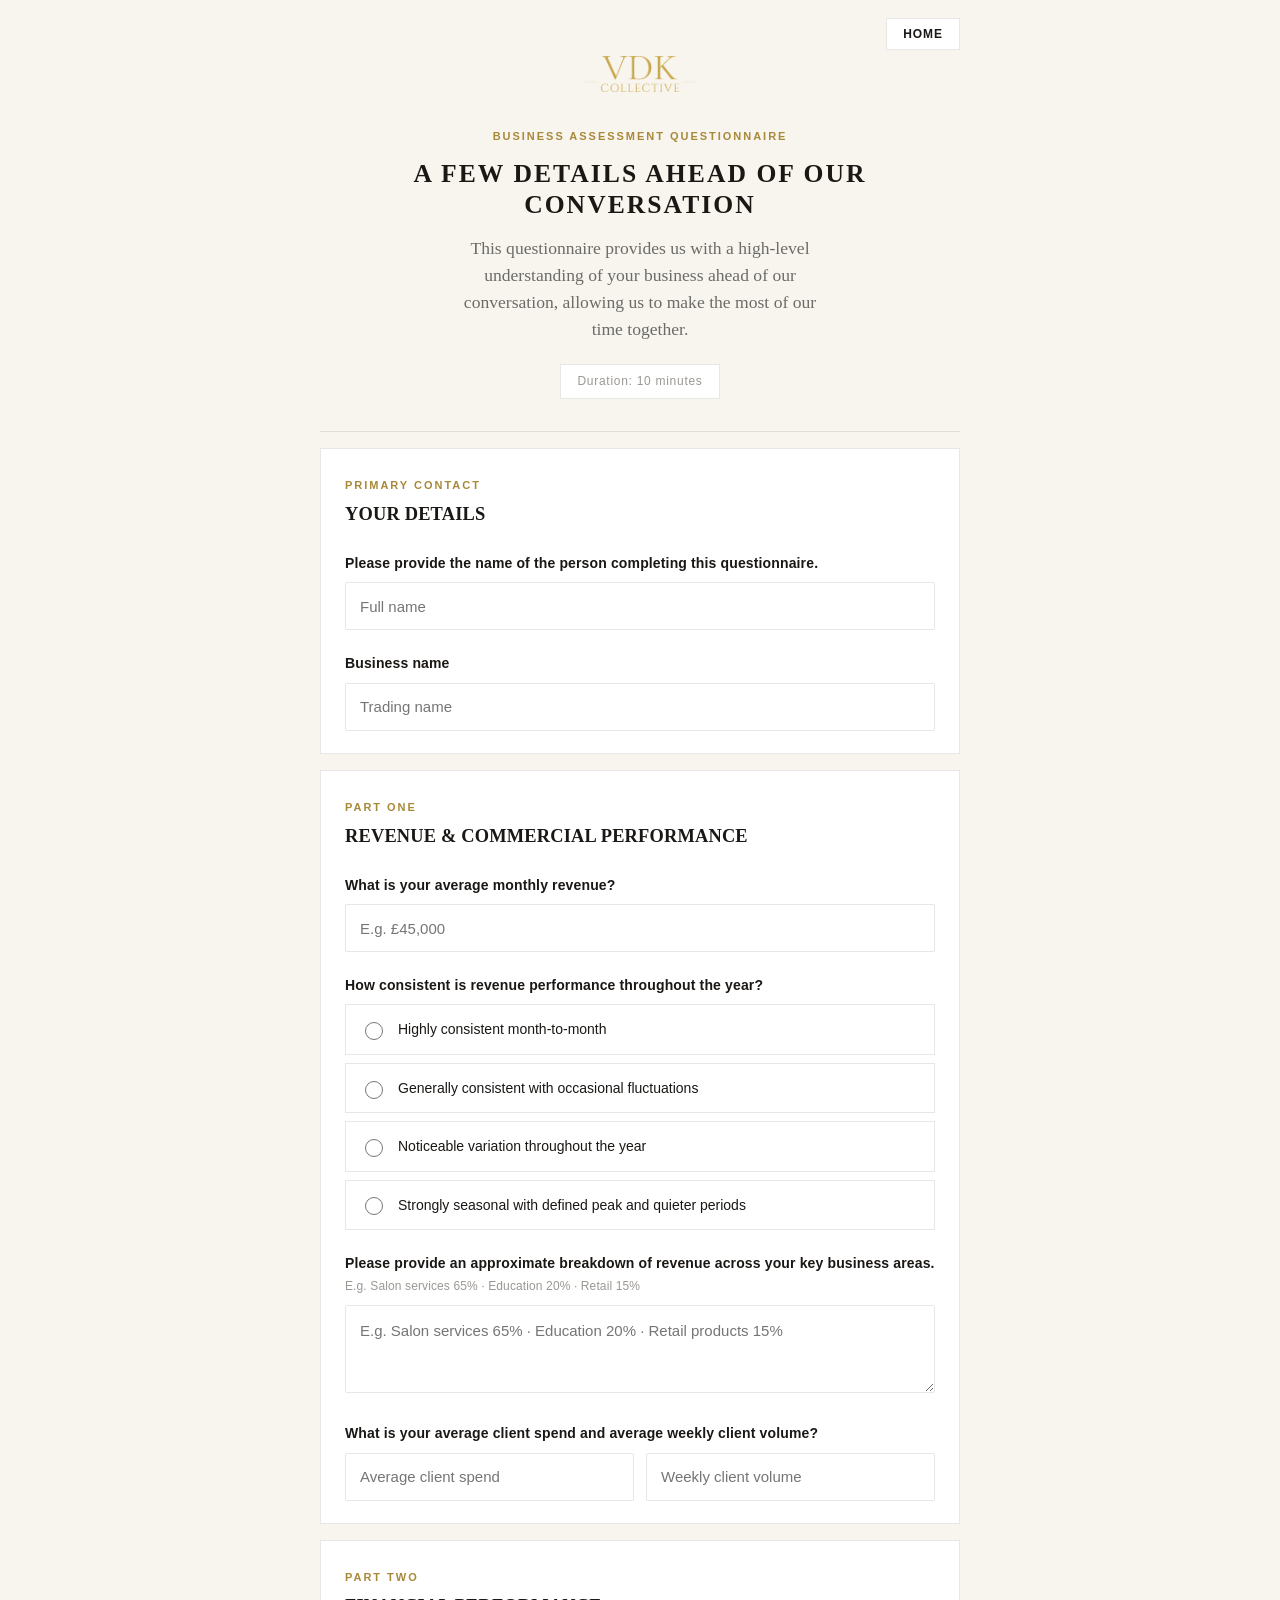
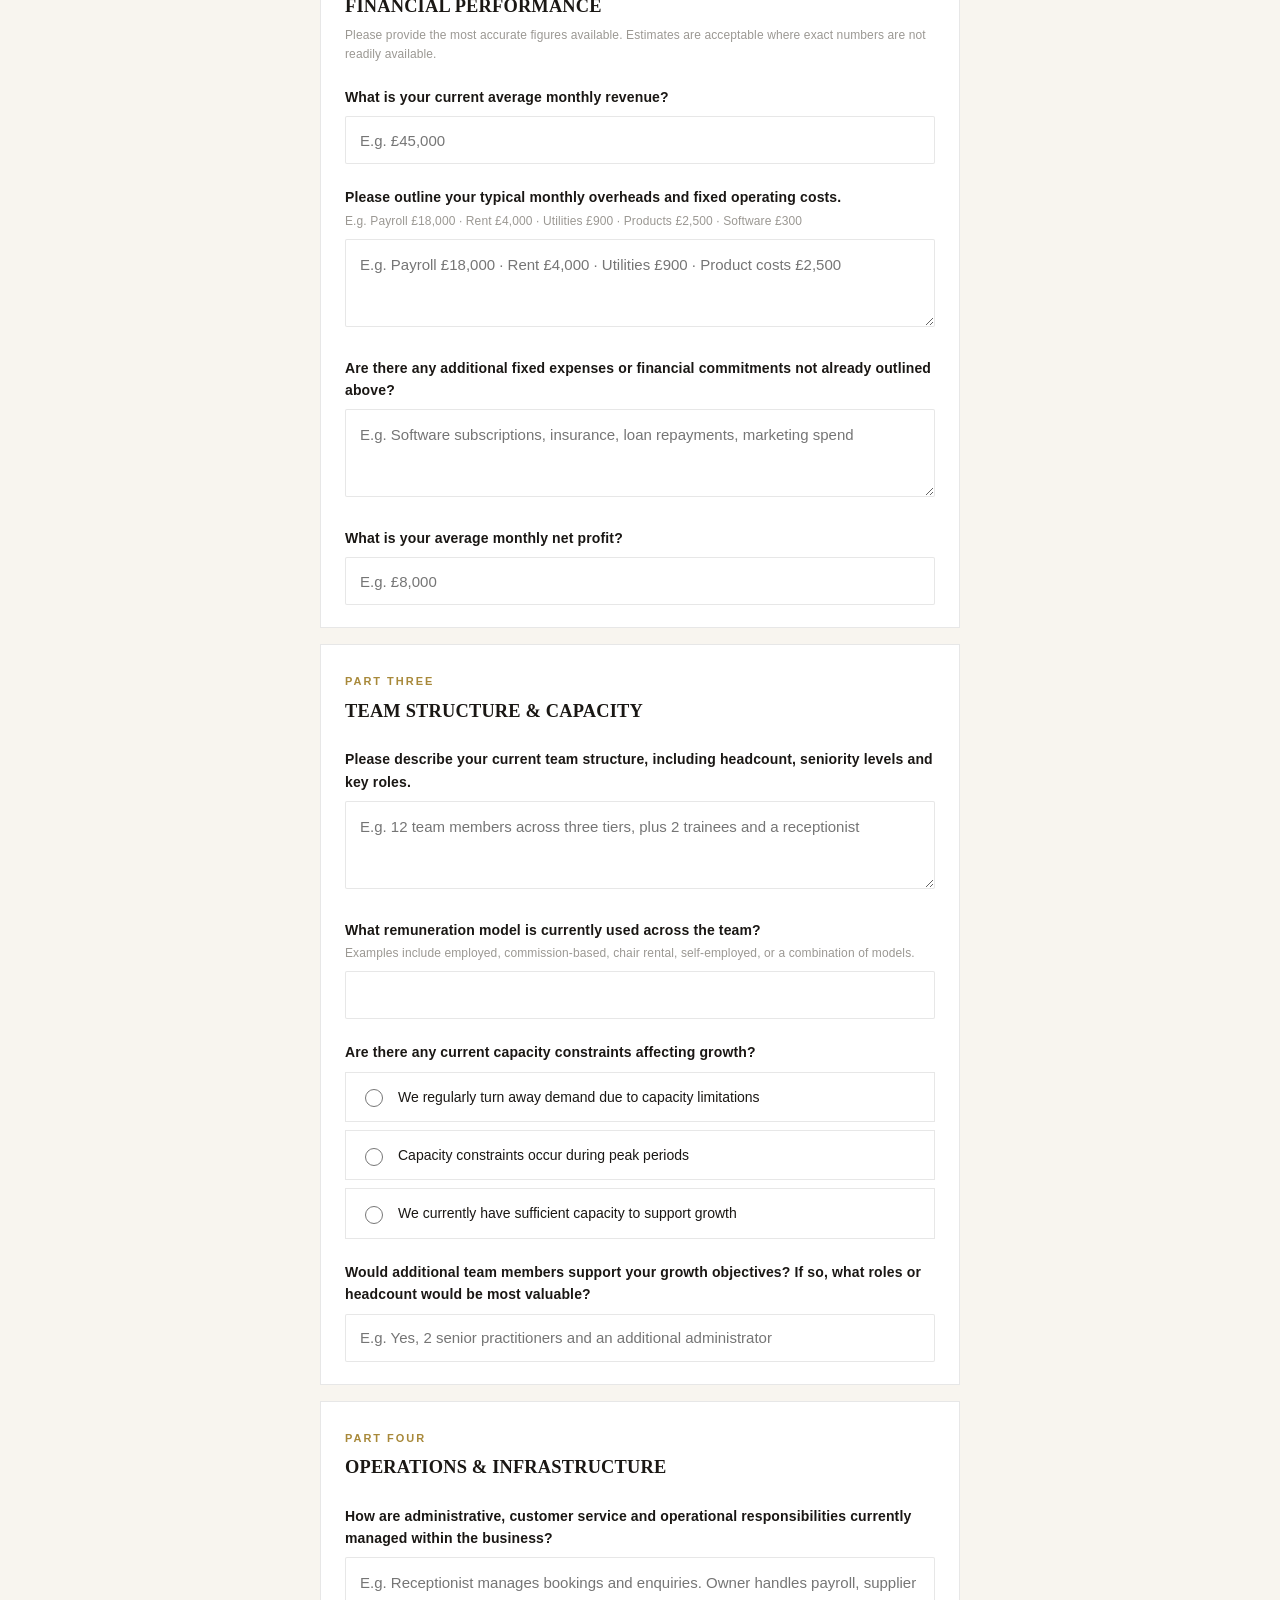
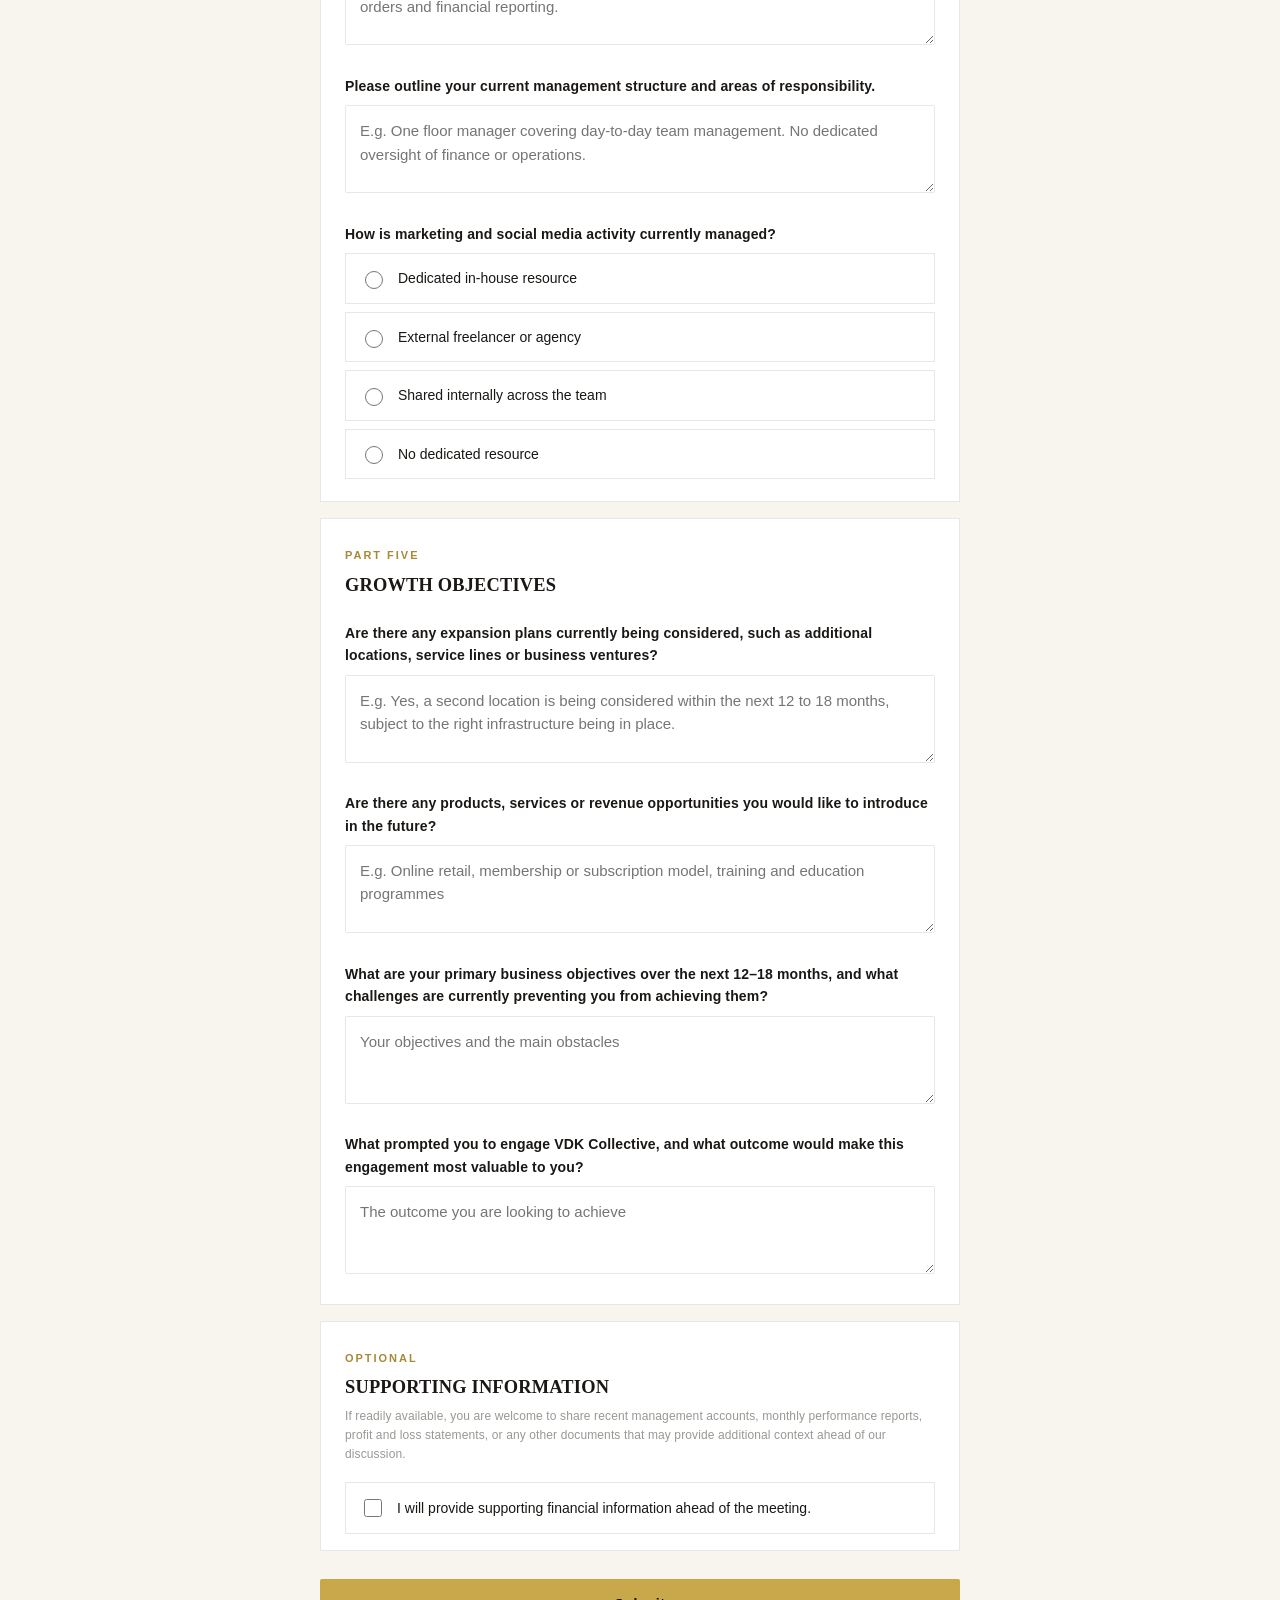
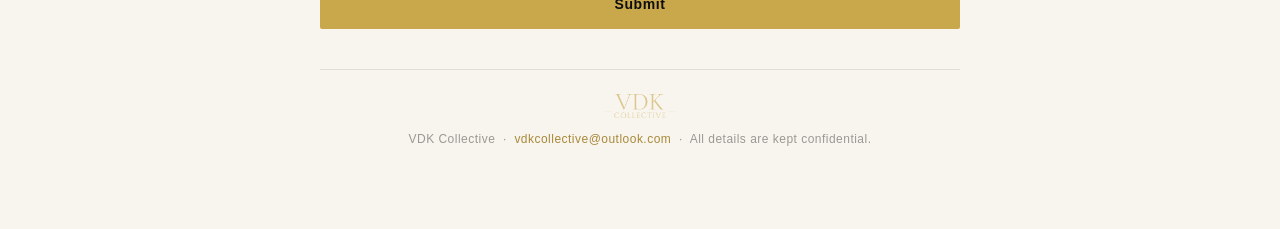
==== commit 81e9e328: "Update questionnaire.html" ====
--- a/questionnaire.html
+++ b/questionnaire.html
@@ -9,11 +9,6 @@
   <link rel="preconnect" href="https://fonts.gstatic.com" crossorigin>
   <link href="https://fonts.googleapis.com/css2?family=Cinzel:wght@400;500;600;700&family=Cormorant+Garamond:ital,wght@0,400;0,500;0,600;1,400;1,500&display=swap" rel="stylesheet">
   <style>
-    /* ============================================================
-       VDK COLLECTIVE — DISCOVERY QUESTIONNAIRE
-       Styled to match the main site design system.
-       ============================================================ */
-
     :root {
       --gold:       #C9A84C;
       --gold-deep:  #A8893A;
@@ -26,7 +21,6 @@
       --border:     rgba(26, 23, 20, 0.1);
       --radius:     2px;
       --ease:       cubic-bezier(0.16, 1, 0.3, 1);
-
       --font-display: 'Cinzel', serif;
       --font-body:    'Cormorant Garamond', serif;
       --font-ui:      -apple-system, BlinkMacSystemFont, 'Segoe UI', Roboto, sans-serif;
@@ -51,9 +45,9 @@
       max-width: 680px;
       margin: 0 auto;
       padding: 0 20px 80px;
-    }
-
-    /* ── HEADER ── */
+      position: relative;
+    }
+
     header {
       padding: 56px 0 32px;
       text-align: center;
@@ -74,19 +68,19 @@
       font-weight: 600;
       margin: 0 0 14px;
     }
-h1 {
-  font-family: 'Cormorant Garamond', serif;
-  text-transform: uppercase;
-  font-weight: 600;
-  color: var(--charcoal);
-  font-size: 1.6rem;
-  line-height: 1.2;
-  margin: 0 0 14px;
-  letter-spacing: 0.08em;
-}
+    h1 {
+      font-family: 'Cormorant Garamond', serif;
+      text-transform: uppercase;
+      font-weight: 600;
+      color: var(--charcoal);
+      font-size: 1.6rem;
+      line-height: 1.2;
+      margin: 0 0 14px;
+      letter-spacing: 0.08em;
+    }
     .header-intro {
       font-family: var(--font-body);
-      font-style: italic;
+      font-style: normal;
       color: var(--grey);
       font-size: 1.1rem;
       max-width: 42ch;
@@ -104,7 +98,6 @@
       padding: 7px 16px;
     }
 
-    /* ── SECTION CARDS ── */
     .q-section {
       background: var(--white);
       border: 1px solid var(--border);
@@ -136,13 +129,7 @@
       letter-spacing: 0.01em;
       margin: 0 0 18px;
     }
-    .rule {
-      height: 1px;
-      background: var(--border);
-      margin: 18px 0 0;
-    }
-
-    /* ── FIELDS ── */
+
     .field { margin: 22px 0 6px; }
 
     label.q {
@@ -195,7 +182,6 @@
       gap: 12px;
     }
 
-    /* ── CHOICE INPUTS (radio / checkbox) ── */
     .choices { display: flex; flex-direction: column; gap: 8px; }
 
     .choice {
@@ -226,7 +212,6 @@
       background: #FDFBF6;
     }
 
-    /* ── SUBMIT ── */
     .send { margin-top: 28px; }
 
     .btn-primary {
@@ -247,93 +232,28 @@
       background: var(--gold-deep);
       transform: translateY(-1px);
     }
-    .btn-secondary {
-      width: 100%;
-      font-family: var(--font-ui);
-      cursor: pointer;
+
+    .site-nav {
+      position: absolute;
+      top: 20px;
+      right: 20px;
+    }
+    .site-nav a {
+      font-family: var(--font-ui);
+      font-size: 12px;
+      font-weight: 600;
+      letter-spacing: 0.08em;
+      text-transform: uppercase;
+      color: var(--charcoal);
+      text-decoration: none;
+      border: 1px solid var(--border);
+      padding: 8px 16px;
       background: var(--white);
-      color: var(--charcoal);
-      font-size: 14px;
-      font-weight: 600;
-      padding: 15px 28px;
-      border-radius: var(--radius);
-      border: 1px solid var(--border);
-      margin-top: 10px;
       transition: border-color 0.2s var(--ease);
     }
-    .btn-secondary:hover { border-color: var(--gold); }
-
-    /* ── SUCCESS STATE ── */
-    #done { display: none; }
-
-    .done-card {
-      background: var(--white);
-      border: 1px solid var(--border);
-      padding: 36px 28px;
-      margin-top: 28px;
-      text-align: center;
-    }
-    .done-mark {
-      display: inline-flex;
-      align-items: center;
-      justify-content: center;
-      width: 48px;
-      height: 48px;
-      border-radius: 50%;
-      border: 1px solid var(--gold);
-      color: var(--gold);
-      font-size: 20px;
-      margin: 0 auto 18px;
-    }
-    .done-card h2 {
-      font-family: var(--font-display);
-      font-weight: 600;
-      color: var(--charcoal);
-      font-size: 1.4rem;
-      margin: 0 0 8px;
-      letter-spacing: 0.02em;
-    }
-    .done-card p {
-      font-family: var(--font-body);
-      font-style: italic;
-      color: var(--grey);
-      font-size: 1.05rem;
-      margin: 0 0 22px;
-    }
-
-    pre#summary {
-      text-align: left;
-      white-space: pre-wrap;
-      word-wrap: break-word;
-      background: var(--cream);
-      border: 1px solid var(--border);
-      border-radius: var(--radius);
-      padding: 16px;
-      font-family: var(--font-ui);
-      font-size: 13px;
-      color: var(--charcoal);
-      max-height: 280px;
-      overflow: auto;
-      margin-bottom: 20px;
-      line-height: 1.6;
-    }
-    .copied-msg {
-      color: var(--gold-deep);
-      font-family: var(--font-ui);
-      font-weight: 600;
-      font-size: 13px;
-      height: 20px;
-      margin-top: 10px;
-    }
-
-    .doc-step {
-      display: none;
-      border-top: 1px solid var(--border);
-      margin-top: 28px;
-      padding-top: 28px;
-    }
-
-    /* ── FOOTER ── */
+    .site-nav a:hover { border-color: var(--gold); }
+    .header-logo-link { display: inline-block; }
+
     footer {
       text-align: center;
       font-family: var(--font-ui);
@@ -346,7 +266,6 @@
     }
     footer a { color: var(--gold-deep); text-decoration: none; }
 
-    /* ── ANIMATIONS ── */
     @media (prefers-reduced-motion: no-preference) {
       .q-section {
         animation: rise 0.5s var(--ease) both;
@@ -357,7 +276,6 @@
       }
     }
 
-    /* ── MOBILE ── */
     @media (max-width: 480px) {
       h1 { font-size: 1.35rem; }
       .q-section { padding: 22px 18px 12px; }
@@ -369,12 +287,12 @@
 
 <div class="wrap">
 
+  <nav class="site-nav"><a href="https://vdkcollective.co.uk">Home</a></nav>
+
   <header>
-    <img src="[data-uri]" alt="VDK Collective" class="header-logo">
-    <p class="header-eyebrow">Business Assessment
-      Questionnaire</p>
-    <h1>A few details ahead
-      of our conversation</h1>
+    <a href="https://vdkcollective.co.uk" class="header-logo-link"><img src="[data-uri]" alt="VDK Collective" class="header-logo"></a>
+    <p class="header-eyebrow">Business Assessment Questionnaire</p>
+    <h1>A few details ahead of our conversation</h1>
     <p class="header-intro">This questionnaire provides us with a high-level understanding of your business ahead of our conversation, allowing us to make the most of our time together.</p>
     <span class="time-pill">Duration: 10 minutes</span>
   </header>
@@ -395,16 +313,14 @@
       </div>
     </div>
 
-    <!-- PART ONE: REVENUE & COMMERCIAL PERFORMANCE -->
+    <!-- PART ONE -->
     <div class="q-section">
       <div class="section-eyebrow">Part One</div>
       <div class="section-title">REVENUE &amp; COMMERCIAL PERFORMANCE</div>
-
       <div class="field">
         <label class="q" for="q1">What is your average monthly revenue?</label>
         <input type="text" id="q1" placeholder="E.g. &pound;45,000">
       </div>
-
       <div class="field">
         <label class="q">How consistent is revenue performance throughout the year?</label>
         <div class="choices" data-radio="q2">
@@ -414,13 +330,11 @@
           <label class="choice"><input type="radio" name="q2" value="Strongly seasonal with defined peak and quieter periods"><span>Strongly seasonal with defined peak and quieter periods</span></label>
         </div>
       </div>
-
       <div class="field">
         <label class="q" for="q3">Please provide an approximate breakdown of revenue across your key business areas.
-          <span class="hint">E.g. Salon services, education, retail products and other revenue streams.</span></label>
+          <span class="hint">E.g. Salon services 65% · Education 20% · Retail 15%</span></label>
         <textarea id="q3" placeholder="E.g. Salon services 65% &middot; Education 20% &middot; Retail products 15%"></textarea>
       </div>
-
       <div class="field">
         <label class="q">What is your average client spend and average weekly client volume?</label>
         <div class="two">
@@ -430,50 +344,43 @@
       </div>
     </div>
 
-    <!-- PART TWO: FINANCIAL PERFORMANCE -->
+    <!-- PART TWO -->
     <div class="q-section">
       <div class="section-eyebrow">Part Two</div>
       <div class="section-title">FINANCIAL PERFORMANCE</div>
       <p class="section-note">Please provide the most accurate figures available. Estimates are acceptable where exact numbers are not readily available.</p>
-
       <div class="field">
         <label class="q" for="q5rev">What is your current average monthly revenue?</label>
         <input type="text" id="q5rev" placeholder="E.g. &pound;45,000">
       </div>
-
       <div class="field">
         <label class="q" for="q5over">Please outline your typical monthly overheads and fixed operating costs.
-          <span class="hint">Examples may include payroll, rent, utilities, product costs, software subscriptions and other recurring business expenses.</span></label>
+          <span class="hint">E.g. Payroll £18,000 · Rent £4,000 · Utilities £900 · Products £2,500 · Software £300</span></label>
         <textarea id="q5over" placeholder="E.g. Payroll &pound;18,000 &middot; Rent &pound;4,000 &middot; Utilities &pound;900 &middot; Product costs &pound;2,500"></textarea>
       </div>
-
       <div class="field">
         <label class="q" for="q5other">Are there any additional fixed expenses or financial commitments not already outlined above?</label>
         <textarea id="q5other" placeholder="E.g. Software subscriptions, insurance, loan repayments, marketing spend"></textarea>
       </div>
-
       <div class="field">
         <label class="q" for="q5profit">What is your average monthly net profit?</label>
         <input type="text" id="q5profit" placeholder="E.g. &pound;8,000">
       </div>
     </div>
 
-    <!-- PART THREE: TEAM STRUCTURE & CAPACITY -->
+    <!-- PART THREE -->
     <div class="q-section">
       <div class="section-eyebrow">Part Three</div>
       <div class="section-title">TEAM STRUCTURE &amp; CAPACITY</div>
-
       <div class="field">
         <label class="q" for="q6">Please describe your current team structure, including headcount, seniority levels and key roles.</label>
         <textarea id="q6" placeholder="E.g. 12 team members across three tiers, plus 2 trainees and a receptionist"></textarea>
       </div>
-
       <div class="field">
         <label class="q" for="q7">What remuneration model is currently used across the team?
           <span class="hint">Examples include employed, commission-based, chair rental, self-employed, or a combination of models.</span></label>
-        <input type="text" id="q7" placeholder="E.g. Combination of employed and commission-based">
-      </div>
-
+        <input type="text" id="q7">
+      </div>
       <div class="field">
         <label class="q">Are there any current capacity constraints affecting growth?</label>
         <div class="choices" data-radio="q8">
@@ -482,28 +389,24 @@
           <label class="choice"><input type="radio" name="q8" value="We currently have sufficient capacity to support growth"><span>We currently have sufficient capacity to support growth</span></label>
         </div>
       </div>
-
       <div class="field">
         <label class="q" for="q9">Would additional team members support your growth objectives? If so, what roles or headcount would be most valuable?</label>
         <input type="text" id="q9" placeholder="E.g. Yes, 2 senior practitioners and an additional administrator">
       </div>
     </div>
 
-    <!-- PART FOUR: OPERATIONS & INFRASTRUCTURE -->
+    <!-- PART FOUR -->
     <div class="q-section">
       <div class="section-eyebrow">Part Four</div>
       <div class="section-title">OPERATIONS &amp; INFRASTRUCTURE</div>
-
       <div class="field">
         <label class="q" for="q10">How are administrative, customer service and operational responsibilities currently managed within the business?</label>
         <textarea id="q10" placeholder="E.g. Receptionist manages bookings and enquiries. Owner handles payroll, supplier orders and financial reporting."></textarea>
       </div>
-
       <div class="field">
         <label class="q" for="q11">Please outline your current management structure and areas of responsibility.</label>
         <textarea id="q11" placeholder="E.g. One floor manager covering day-to-day team management. No dedicated oversight of finance or operations."></textarea>
       </div>
-
       <div class="field">
         <label class="q">How is marketing and social media activity currently managed?</label>
         <div class="choices" data-radio="q12">
@@ -515,39 +418,33 @@
       </div>
     </div>
 
-    <!-- PART FIVE: GROWTH OBJECTIVES -->
+    <!-- PART FIVE -->
     <div class="q-section">
       <div class="section-eyebrow">Part Five</div>
       <div class="section-title">GROWTH OBJECTIVES</div>
-
       <div class="field">
         <label class="q" for="q13">Are there any expansion plans currently being considered, such as additional locations, service lines or business ventures?</label>
         <textarea id="q13" placeholder="E.g. Yes, a second location is being considered within the next 12 to 18 months, subject to the right infrastructure being in place."></textarea>
       </div>
-
       <div class="field">
         <label class="q" for="q14">Are there any products, services or revenue opportunities you would like to introduce in the future?</label>
         <textarea id="q14" placeholder="E.g. Online retail, membership or subscription model, training and education programmes"></textarea>
       </div>
-
       <div class="field">
         <label class="q" for="q15">What are your primary business objectives over the next 12&ndash;18 months, and what challenges are currently preventing you from achieving them?</label>
         <textarea id="q15" placeholder="Your objectives and the main obstacles"></textarea>
       </div>
-
       <div class="field">
         <label class="q" for="q16">What prompted you to engage VDK Collective, and what outcome would make this engagement most valuable to you?</label>
         <textarea id="q16" placeholder="The outcome you are looking to achieve"></textarea>
       </div>
     </div>
 
-    <!-- OPTIONAL: SUPPORTING INFORMATION -->
+    <!-- OPTIONAL -->
     <div class="q-section">
       <div class="section-eyebrow">Optional</div>
       <div class="section-title">SUPPORTING INFORMATION</div>
-      <p class="section-note">If readily available, you are welcome to share recent management accounts, monthly
-        performance reports, profit and loss statements, or any other documents that may provide additional
-        context ahead of our discussion.</p>
+      <p class="section-note">If readily available, you are welcome to share recent management accounts, monthly performance reports, profit and loss statements, or any other documents that may provide additional context ahead of our discussion.</p>
       <div class="choices" data-check="docs">
         <label class="choice">
           <input type="checkbox" name="docs" value="I will provide supporting financial information ahead of the meeting.">
@@ -562,19 +459,15 @@
 
   </form>
 
-  <!-- SUCCESS STATE -->
-
   <footer>
     <img src="[data-uri]" alt="VDK Collective" style="height:24px;width:auto;margin:0 auto 12px;opacity:0.6;">
     VDK Collective &nbsp;&middot;&nbsp; <a href="mailto:vdkcollective@outlook.com">vdkcollective@outlook.com</a>
-    &nbsp;&middot;&nbsp; Your details remain strictly between you and us.
+    &nbsp;&middot;&nbsp; All details are kept confidential.
   </footer>
 
 </div>
 
 <script>
-  var VDK_EMAIL = "vdkcollective@outlook.com";
-
   /* ── Choice highlight ─────────────────────────────────── */
   document.querySelectorAll('.choice input').forEach(function (inp) {
     inp.addEventListener('change', function () {
@@ -635,7 +528,7 @@
     L.push('GROWTH OBJECTIVES');
     L.push('Expansion plans: '                      + (val('q13') || '—'));
     L.push('Future products or revenue streams: '   + (val('q14') || '—'));
-    L.push('12–18 month objectives & challenges: ' + (val('q15') || '—'));
+    L.push('12–18 month objectives & challenges: '  + (val('q15') || '—'));
     L.push('Reason for engaging VDK / desired outcome: ' + (val('q16') || '—'));
     L.push('');
 
@@ -647,15 +540,23 @@
   }
 
   /* ── Submit ───────────────────────────────────────────── */
-document.getElementById('finish').addEventListener('click', function () {
+  document.getElementById('finish').addEventListener('click', function () {
     var summaryText = buildSummary();
-    var biz         = val('biz') || 'Assessment';
-    var subject     = encodeURIComponent('Business Assessment Questionnaire — ' + biz);
-    var body        = encodeURIComponent(summaryText);
-    window.location.href = 'mailto:' + VDK_EMAIL + '?subject=' + subject + '&body=' + body;
-    setTimeout(function () {
+
+    var formData = new FormData();
+    formData.append('submission', summaryText);
+
+    fetch('https://script.google.com/macros/s/AKfycbwH2MGzTyojtGy2FMsuePfiyVGS98m6QyhIAhHIUfjj1HbAVI8tSrl0hJZKeHgCtFf0LA/exec', {
+      method: 'POST',
+      mode: 'no-cors',
+      body: formData
+    })
+    .then(function () {
       window.location.href = 'thank-you.html';
-    }, 1000);
+    })
+    .catch(function () {
+      window.location.href = 'thank-you.html';
+    });
   });
 </script>
 
